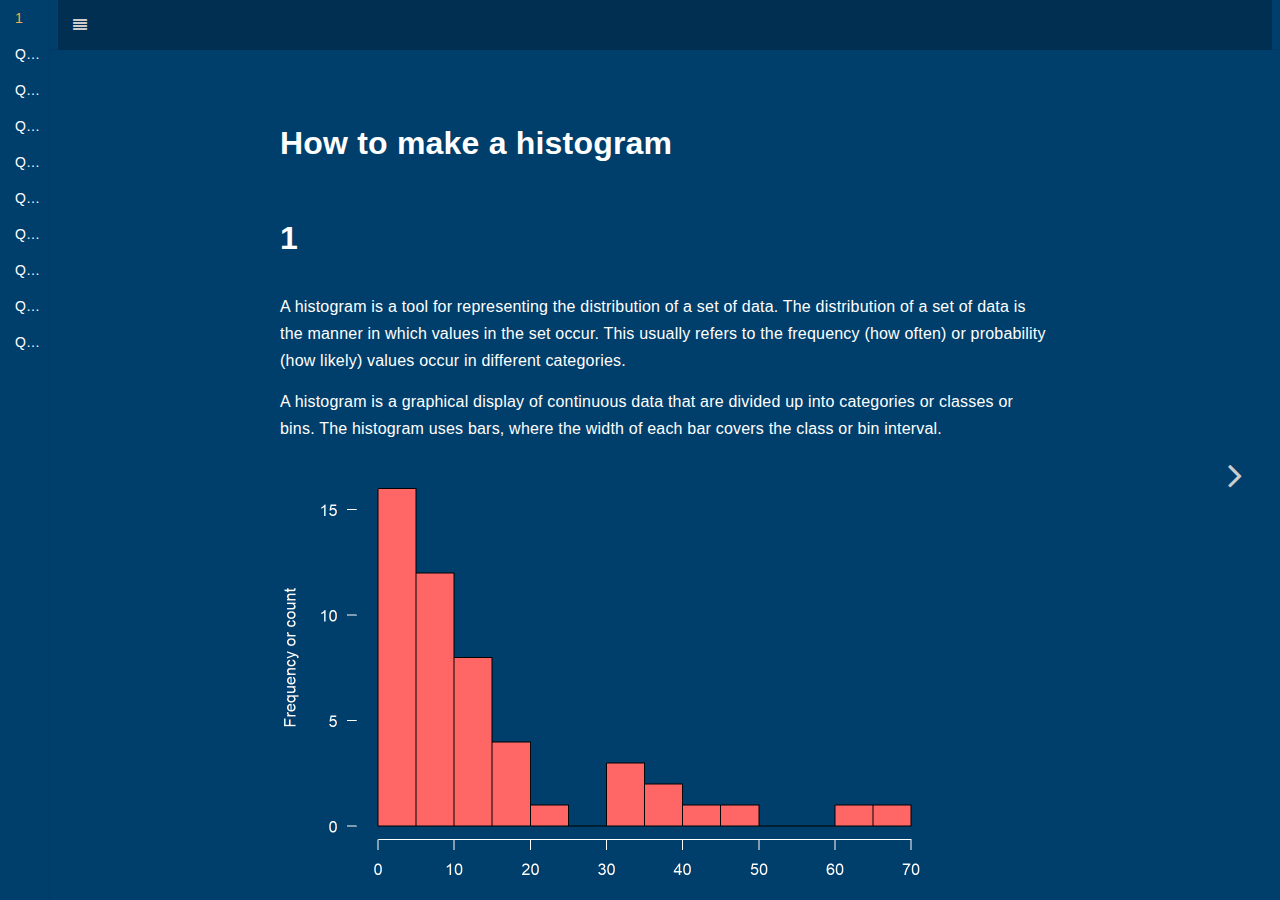
==== index.html @ e0a0059a "Add files via upload" ====
<!DOCTYPE html>
<html lang="" xml:lang="">
<head>

  <meta charset="utf-8" />
  <meta http-equiv="X-UA-Compatible" content="IE=edge" />
  <title>How to make a histogram</title>
  <meta name="description" content="How to make a histogram" />
  <meta name="generator" content="bookdown 0.20 and GitBook 2.6.7" />

  <meta property="og:title" content="How to make a histogram" />
  <meta property="og:type" content="book" />
  
  
  
  

  <meta name="twitter:card" content="summary" />
  <meta name="twitter:title" content="How to make a histogram" />
  
  
  

<meta name="author" content="" />



  <meta name="viewport" content="width=device-width, initial-scale=1" />
  <meta name="apple-mobile-web-app-capable" content="yes" />
  <meta name="apple-mobile-web-app-status-bar-style" content="black" />
  
  

<link rel="next" href="q1.html"/>
<script src="libs/jquery-2.2.3/jquery.min.js"></script>
<link href="libs/gitbook-2.6.7/css/style.css" rel="stylesheet" />
<link href="libs/gitbook-2.6.7/css/plugin-table.css" rel="stylesheet" />
<link href="libs/gitbook-2.6.7/css/plugin-bookdown.css" rel="stylesheet" />
<link href="libs/gitbook-2.6.7/css/plugin-highlight.css" rel="stylesheet" />
<link href="libs/gitbook-2.6.7/css/plugin-search.css" rel="stylesheet" />
<link href="libs/gitbook-2.6.7/css/plugin-fontsettings.css" rel="stylesheet" />
<link href="libs/gitbook-2.6.7/css/plugin-clipboard.css" rel="stylesheet" />









<script src="libs/accessible-code-block-0.0.1/empty-anchor.js"></script>
<script src="libs/kePrint-0.0.1/kePrint.js"></script>



<link rel="stylesheet" href="responsive.css" type="text/css" />
</head>

<body>



  <div class="book without-animation with-summary font-size-2 font-family-1" data-basepath=".">

    <div class="book-summary">
      <nav role="navigation">

<ul class="summary">
<li class="chapter" data-level="" data-path="index.html"><a href="index.html"><i class="fa fa-check"></i>1</a></li>
<li class="chapter" data-level="" data-path="q1.html"><a href="q1.html"><i class="fa fa-check"></i>Q1</a><ul style="display:none;">
<li class="chapter" data-level="" data-path="q1.html"><a href="q1.html#tables-or-histograms"><i class="fa fa-check"></i>Tables or histograms</a></li>
</ul></li>
<li class="chapter" data-level="" data-path="q2.html"><a href="q2.html"><i class="fa fa-check"></i>Q2</a><ul style="display:none;">
<li class="chapter" data-level="" data-path="q2.html"><a href="q2.html#data-range"><i class="fa fa-check"></i>Data range</a></li>
</ul></li>
<li class="chapter" data-level="" data-path="q3.html"><a href="q3.html"><i class="fa fa-check"></i>Q3</a><ul style="display:none;">
<li class="chapter" data-level="" data-path="q3.html"><a href="q3.html#bin-width"><i class="fa fa-check"></i>Bin width</a></li>
</ul></li>
<li class="chapter" data-level="" data-path="q4.html"><a href="q4.html"><i class="fa fa-check"></i>Q4</a><ul style="display:none;">
<li class="chapter" data-level="" data-path="q4.html"><a href="q4.html#bin-limits"><i class="fa fa-check"></i>Bin limits</a></li>
</ul></li>
<li class="chapter" data-level="" data-path="q5.html"><a href="q5.html"><i class="fa fa-check"></i>Q5</a><ul style="display:none;">
<li class="chapter" data-level="" data-path="q5.html"><a href="q5.html#next-bin-limit"><i class="fa fa-check"></i>Next bin limit</a></li>
</ul></li>
<li class="chapter" data-level="" data-path="q6.html"><a href="q6.html"><i class="fa fa-check"></i>Q6</a><ul style="display:none;">
<li class="chapter" data-level="" data-path="q6.html"><a href="q6.html#bin-limit-notation"><i class="fa fa-check"></i>Bin limit notation</a></li>
</ul></li>
<li class="chapter" data-level="" data-path="q7.html"><a href="q7.html"><i class="fa fa-check"></i>Q7</a><ul style="display:none;">
<li class="chapter" data-level="" data-path="q7.html"><a href="q7.html#bin-starting-point"><i class="fa fa-check"></i>Bin starting point</a></li>
</ul></li>
<li class="chapter" data-level="" data-path="q8.html"><a href="q8.html"><i class="fa fa-check"></i>Q8</a><ul style="display:none;">
<li class="chapter" data-level="" data-path="q8.html"><a href="q8.html#bin-count"><i class="fa fa-check"></i>Bin count</a></li>
</ul></li>
<li class="chapter" data-level="" data-path="q9.html"><a href="q9.html"><i class="fa fa-check"></i>Q9</a><ul style="display:none;">
<li class="chapter" data-level="" data-path="q9.html"><a href="q9.html#draw-the-graph"><i class="fa fa-check"></i>Draw the graph</a></li>
</ul></li>
</ul>

      </nav>
    </div>

    <div class="book-body">
      <div class="body-inner">
        <div class="book-header" role="navigation">
          <h1>
            <i class="fa fa-circle-o-notch fa-spin"></i><a href="./">How to make a histogram</a>
          </h1>
        </div>

        <div class="page-wrapper" tabindex="-1" role="main">
          <div class="page-inner">

            <section class="normal" id="section-">
<div id="header">
<h1 class="title">How to make a histogram</h1>
</div>
<div id="section" class="section level1 unnumbered">
<h1>1</h1>
<p>A histogram is a tool for representing the distribution of a set of data. The distribution of a set of data is the manner in which values in the set occur. This usually refers to the frequency (how often) or probability (how likely) values occur in different categories.</p>
<p>A histogram is a graphical display of continuous data that are divided up into categories or classes or bins. The histogram uses bars, where the width of each bar covers the class or bin interval.</p>
<p><img src="_main_files/figure-html/q0-1.png" width="672" /></p>
<!------------------------------------------------------------------>
<!-----                      new question                   -------->
<!------------------------------------------------------------------>
</div>
            </section>

          </div>
        </div>
      </div>

<a href="q1.html" class="navigation navigation-next navigation-unique" aria-label="Next page"><i class="fa fa-angle-right"></i></a>
    </div>
  </div>
<script src="libs/gitbook-2.6.7/js/app.min.js"></script>
<script src="libs/gitbook-2.6.7/js/lunr.js"></script>
<script src="libs/gitbook-2.6.7/js/clipboard.min.js"></script>
<script src="libs/gitbook-2.6.7/js/plugin-search.js"></script>
<script src="libs/gitbook-2.6.7/js/plugin-sharing.js"></script>
<script src="libs/gitbook-2.6.7/js/plugin-fontsettings.js"></script>
<script src="libs/gitbook-2.6.7/js/plugin-bookdown.js"></script>
<script src="libs/gitbook-2.6.7/js/jquery.highlight.js"></script>
<script src="libs/gitbook-2.6.7/js/plugin-clipboard.js"></script>
<script>
gitbook.require(["gitbook"], function(gitbook) {
gitbook.start({
"sharing": null,
"fontsettings": false,
"edit": null,
"history": {
"link": null,
"text": null
},
"view": {
"link": null,
"text": null
},
"download": null,
"toc": {
"collapse": true,
"scroll_highlight": true
},
"toolbar": {
"position": "fixed"
},
"search": false,
"info": false
});
});
</script>

<!-- dynamically load mathjax for compatibility with self-contained -->
<script>
  (function () {
    var script = document.createElement("script");
    script.type = "text/javascript";
    var src = "true";
    if (src === "" || src === "true") src = "https://mathjax.rstudio.com/latest/MathJax.js?config=TeX-MML-AM_CHTML";
    if (location.protocol !== "file:")
      if (/^https?:/.test(src))
        src = src.replace(/^https?:/, '');
    script.src = src;
    document.getElementsByTagName("head")[0].appendChild(script);
  })();
</script>
</body>

</html>
---- libs/gitbook-2.6.7/css/style.css ----
/*! normalize.css v2.1.0 | MIT License | git.io/normalize */img,legend{border:0}*,
.fa{-webkit-font-smoothing:antialiased}
.fa-ul>li,sub,sup{position:relative}
.book 
.book-body 
.page-wrapper 
.page-inner section.normal hr:after,
.book-langs-index 
.inner 
.languages:after,
.buttons:after,
.dropdown-menu 
.buttons:after{clear:both}
body,html{-ms-text-size-adjust:100%;-webkit-text-size-adjust:100%}
article,aside,details,figcaption,figure,footer,header,hgroup,main,nav,section,summary{display:block}
audio,canvas,video{display:inline-block}
.hidden,[hidden]{display:none}
audio:not([controls]){display:none;height:0}
html{font-family:sans-serif}
body,figure{margin:0}
a:focus{outline:dotted thin}
a:active,a:hover{outline:0}
h1{font-size:2em;margin:.67em 0}
abbr[title]{border-bottom:1px dotted}
b,strong{font-weight:700}
dfn{font-style:italic}
hr{-moz-box-sizing:content-box;box-sizing:content-box;height:0}
/* mark{background:#ff0;color:#000} */
mark{background:#003e6bff;color:#003e6bff}
code,kbd,pre,samp{font-family:monospace,serif;font-size:1em}
pre{white-space:pre-wrap}
q{quotes:"\201C" "\201D" "\2018" "\2019"}
small{font-size:80%}
sub,sup{font-size:75%;line-height:0;vertical-align:baseline}
sup{top:-.5em}
sub{bottom:-.25em}
svg:not(:root){overflow:hidden}
fieldset{border:1px solid silver;margin:0 2px;padding:.35em .625em .75em}
legend{padding:0}
button,input,select,textarea{font-family:inherit;font-size:100%;margin:0}
button,input{line-height:normal}
button,select{text-transform:none}
button,html 
input[type=button],
input[type=reset],
input[type=submit]{-webkit-appearance:button;cursor:pointer}
button[disabled],html 
input[disabled]{cursor:default}
input[type=checkbox],
input[type=radio]{box-sizing:border-box;padding:0}
/*input[type=search]{
	-webkit-appearance:textfield;
	-moz-box-sizing:content-box;
	-webkit-box-sizing:content-box;
	box-sizing:content-box
	}
input[type=search]::-webkit-search-cancel-button{
	margin-right:10px;
	}*/
button::-moz-focus-inner,input::-moz-focus-inner{border:0;padding:0}
textarea{overflow:auto;vertical-align:top}
table{border-collapse:collapse;border-spacing:0}/*!
 * Preboot v2
 *
 * Open sourced under MIT license by @mdo.
 * Some variables and mixins from Bootstrap (Apache 2 license).
 */.link-inherit,.link-inherit:focus,.link-inherit:hover{color:inherit}.fa,.fa-stack{display:inline-block}/*!
 *  Font Awesome 4.1.0 by @davegandy - http://fontawesome.io - @fontawesome
 *  License - http://fontawesome.io/license (Font: SIL OFL 1.1, CSS: MIT License)
 */@font-face{font-family:FontAwesome;src:url(./fontawesome/fontawesome-webfont.ttf?v=4.1.0) format('truetype');
 font-weight:400;
 font-style:normal}
 .fa{font-family:FontAwesome;
 font-style:normal;
 font-weight:400;
 line-height:1;
 -moz-osx-font-smoothing:grayscale}
 .book 
 .book-header,
 .book 
 .book-summary{font-family:"Helvetica Neue",Helvetica,Arial,sans-serif}
 .fa-lg{font-size:1.33333333em;line-height:.75em;vertical-align:-15%}
 .fa-2x{font-size:2em}
 .fa-3x{font-size:3em}
 .fa-4x{font-size:4em}
 .fa-5x{font-size:5em}
 .fa-fw{width:1.28571429em;text-align:center}
 .fa-ul{padding-left:0;margin-left:2.14285714em;list-style-type:none}
 .fa-li{position:absolute;left:-2.14285714em;width:2.14285714em;top:.14285714em;text-align:center}
 .fa-li.fa-lg{left:-1.85714286em}
 .fa-border{padding:.2em .25em .15em;border:.08em solid #eee;border-radius:.1em}
 .pull-right{float:right}
 .pull-left{float:left}
 .fa.pull-left{margin-right:.3em}
 .fa.pull-right{margin-left:.3em}
 .fa-spin{-webkit-animation:spin 2s infinite linear;-moz-animation:spin 2s infinite linear;
 -o-animation:spin 2s infinite linear;
 animation:spin 2s infinite linear}
 @-moz-keyframes spin{0%{-moz-transform:rotate(0)}100%{-moz-transform:rotate(359deg)}}
 @-webkit-keyframes spin{0%{-webkit-transform:rotate(0)}100%{-webkit-transform:rotate(359deg)}}
 @-o-keyframes spin{0%{-o-transform:rotate(0)}100%{-o-transform:rotate(359deg)}}
 @keyframes spin{0%{-webkit-transform:rotate(0);transform:rotate(0)}100%{-webkit-transform:rotate(359deg);
 transform:rotate(359deg)}}
 .fa-rotate-90{filter:progid:DXImageTransform.Microsoft.BasicImage(rotation=1);
 -webkit-transform:rotate(90deg);
 -moz-transform:rotate(90deg);
 -ms-transform:rotate(90deg);
 -o-transform:rotate(90deg);
 transform:rotate(90deg)}
 .fa-rotate-180{filter:progid:DXImageTransform.Microsoft.BasicImage(rotation=2);
 -webkit-transform:rotate(180deg);
 -moz-transform:rotate(180deg);
 -ms-transform:rotate(180deg);
 -o-transform:rotate(180deg);
 transform:rotate(180deg)}
 .fa-rotate-270{filter:progid:DXImageTransform.Microsoft.BasicImage(rotation=3);
 -webkit-transform:rotate(270deg);
 -moz-transform:rotate(270deg);
 -ms-transform:rotate(270deg);
 -o-transform:rotate(270deg);
 transform:rotate(270deg)}
 .fa-flip-horizontal{filter:progid:DXImageTransform.Microsoft.BasicImage(rotation=0, mirror=1);
 -webkit-transform:scale(-1,1);
 -moz-transform:scale(-1,1);
 -ms-transform:scale(-1,1);
 -o-transform:scale(-1,1);
 transform:scale(-1,1)}
 .fa-flip-vertical{filter:progid:DXImageTransform.Microsoft.BasicImage(rotation=2, mirror=1);
 -webkit-transform:scale(1,-1);
 -moz-transform:scale(1,-1);
 -ms-transform:scale(1,-1);
 -o-transform:scale(1,-1);
 transform:scale(1,-1)}
 .fa-stack{position:relative;width:2em;height:2em;line-height:2em;vertical-align:middle}
 .fa-stack-1x,
 .fa-stack-2x{position:absolute;left:0;width:100%;text-align:center}
 .fa-stack-1x{line-height:inherit}
 .fa-stack-2x{font-size:2em}
 .fa-inverse{color:#fff}
 .fa-glass:before{content:"\f000"}
 .fa-music:before{content:"\f001"}
 /*.fa-search:before{content:"\f002"}*/
 .fa-envelope-o:before{content:"\f003"}
 .fa-heart:before{content:"\f004"}
 .fa-star:before{content:"\f005"}
 .fa-star-o:before{content:"\f006"}
 .fa-user:before{content:"\f007"}
 .fa-film:before{content:"\f008"}
 .fa-th-large:before{content:"\f009"}
 .fa-th:before{content:"\f00a"}
 .fa-th-list:before{content:"\f00b"}
 .fa-check:before{content:"\f00c"}
 .fa-times:before{content:"\f00d"}
 /*.fa-search-plus:before{content:"\f00e"}*/
 /*.fa-search-minus:before{content:"\f010"}*/
 .fa-power-off:before{content:"\f011"}
 .fa-signal:before{content:"\f012"}
 .fa-cog:before,
 .fa-gear:before{content:"\f013"}
 .fa-trash-o:before{content:"\f014"}
 .fa-home:before{content:"\f015"}
 .fa-file-o:before{content:"\f016"}
 .fa-clock-o:before{content:"\f017"}
 .fa-road:before{content:"\f018"}
 .fa-download:before{content:"\f019"}
 .fa-arrow-circle-o-down:before{content:"\f01a"}
 .fa-arrow-circle-o-up:before{content:"\f01b"}
 .fa-inbox:before{content:"\f01c"}
 .fa-play-circle-o:before{content:"\f01d"}
 .fa-repeat:before,
 .fa-rotate-right:before{content:"\f01e"}
 .fa-refresh:before{content:"\f021"}
 .fa-list-alt:before{content:"\f022"}
 .fa-lock:before{content:"\f023"}
 .fa-flag:before{content:"\f024"}
 .fa-headphones:before{content:"\f025"}
 .fa-volume-off:before{content:"\f026"}
 .fa-volume-down:before{content:"\f027"}
 .fa-volume-up:before{content:"\f028"}
 .fa-qrcode:before{content:"\f029"}
 .fa-barcode:before{content:"\f02a"}
 .fa-tag:before{content:"\f02b"}
 .fa-tags:before{content:"\f02c"}
 .fa-book:before{content:"\f02d"}
 .fa-bookmark:before{content:"\f02e"}
 .fa-print:before{content:"\f02f"}
 .fa-camera:before{content:"\f030"}
 .fa-font:before{content:"\f031"}
 .fa-bold:before{content:"\f032"}
 .fa-italic:before{content:"\f033"}
 .fa-text-height:before{content:"\f034"}
 .fa-text-width:before{content:"\f035"}
 .fa-align-left:before{content:"\f036"}
 .fa-align-center:before{content:"\f037"}
 .fa-align-right:before{content:"\f038"}
 .fa-align-justify:before{content:"\f039"}
 .fa-list:before{content:"\f03a"}
 .fa-dedent:before,
 .fa-outdent:before{content:"\f03b"}
 .fa-indent:before{content:"\f03c"}
 .fa-video-camera:before{content:"\f03d"}
 .fa-image:before,
 .fa-photo:before,
 .fa-picture-o:before{content:"\f03e"}
 .fa-pencil:before{content:"\f040"}
 .fa-map-marker:before{content:"\f041"}
 .fa-adjust:before{content:"\f042"}
 .fa-tint:before{content:"\f043"}
 .fa-edit:before,
 .fa-pencil-square-o:before{content:"\f044"}
 .fa-share-square-o:before{content:"\f045"}
 .fa-check-square-o:before{content:"\f046"}
 .fa-arrows:before{content:"\f047"}
 .fa-step-backward:before{content:"\f048"}
 .fa-fast-backward:before{content:"\f049"}
 .fa-backward:before{content:"\f04a"}
 .fa-play:before{content:"\f04b"}
 .fa-pause:before{content:"\f04c"}
 .fa-stop:before{content:"\f04d"}
 .fa-forward:before{content:"\f04e"}
 .fa-fast-forward:before{content:"\f050"}
 .fa-step-forward:before{content:"\f051"}
 .fa-eject:before{content:"\f052"}
 .fa-chevron-left:before{content:"\f053"}
 .fa-chevron-right:before{content:"\f054"}
 .fa-plus-circle:before{content:"\f055"}
 .fa-minus-circle:before{content:"\f056"}
 .fa-times-circle:before{content:"\f057"}
 .fa-check-circle:before{content:"\f058"}
 .fa-question-circle:before{content:"\f059"}
 .fa-info-circle:before{content:"\f05a"}
 .fa-crosshairs:before{content:"\f05b"}
 .fa-times-circle-o:before{content:"\f05c"}
 .fa-check-circle-o:before{content:"\f05d"}
 .fa-ban:before{content:"\f05e"}
 .fa-arrow-left:before{content:"\f060"}
 .fa-arrow-right:before{content:"\f061"}
 .fa-arrow-up:before{content:"\f062"}
 .fa-arrow-down:before{content:"\f063"}
 .fa-mail-forward:before,
 .fa-share:before{content:"\f064"}
 .fa-expand:before{content:"\f065"}
 .fa-compress:before{content:"\f066"}
 .fa-plus:before{content:"\f067"}
 .fa-minus:before{content:"\f068"}
 .fa-asterisk:before{content:"\f069"}
 .fa-exclamation-circle:before{content:"\f06a"}
 .fa-gift:before{content:"\f06b"}
 .fa-leaf:before{content:"\f06c"}
 .fa-fire:before{content:"\f06d"}
 .fa-eye:before{content:"\f06e"}
 .fa-eye-slash:before{content:"\f070"}
 .fa-exclamation-triangle:before,
 .fa-warning:before{content:"\f071"}
 .fa-plane:before{content:"\f072"}
 .fa-calendar:before{content:"\f073"}
 .fa-random:before{content:"\f074"}
 .fa-comment:before{content:"\f075"}
 .fa-magnet:before{content:"\f076"}
 .fa-chevron-up:before{content:"\f077"}
 .fa-chevron-down:before{content:"\f078"}
 .fa-retweet:before{content:"\f079"}
 .fa-shopping-cart:before{content:"\f07a"}
 .fa-folder:before{content:"\f07b"}
 .fa-folder-open:before{content:"\f07c"}
 .fa-arrows-v:before{content:"\f07d"}
 .fa-arrows-h:before{content:"\f07e"}
 .fa-bar-chart-o:before{content:"\f080"}
 .fa-twitter-square:before{content:"\f081"}
 .fa-facebook-square:before{content:"\f082"}
 .fa-camera-retro:before{content:"\f083"}
 .fa-key:before{content:"\f084"}
 .fa-cogs:before,
 .fa-gears:before{content:"\f085"}
 .fa-comments:before{content:"\f086"}
 .fa-thumbs-o-up:before{content:"\f087"}
 .fa-thumbs-o-down:before{content:"\f088"}
 .fa-star-half:before{content:"\f089"}
 .fa-heart-o:before{content:"\f08a"}
 .fa-sign-out:before{content:"\f08b"}
 .fa-linkedin-square:before{content:"\f08c"}
 .fa-thumb-tack:before{content:"\f08d"}
 .fa-external-link:before{content:"\f08e"}
 .fa-sign-in:before{content:"\f090"}
 .fa-trophy:before{content:"\f091"}
 .fa-github-square:before{content:"\f092"}
 .fa-upload:before{content:"\f093"}
 .fa-lemon-o:before{content:"\f094"}
 .fa-phone:before{content:"\f095"}
 .fa-square-o:before{content:"\f096"}
 .fa-bookmark-o:before{content:"\f097"}
 .fa-phone-square:before{content:"\f098"}
 .fa-twitter:before{content:"\f099"}
 .fa-facebook:before{content:"\f09a"}
 .fa-github:before{content:"\f09b"}
 .fa-unlock:before{content:"\f09c"}
 .fa-credit-card:before{content:"\f09d"}
 .fa-rss:before{content:"\f09e"}
 .fa-hdd-o:before{content:"\f0a0"}
 .fa-bullhorn:before{content:"\f0a1"}
 .fa-bell:before{content:"\f0f3"}
 .fa-certificate:before{content:"\f0a3"}
 .fa-hand-o-right:before{content:"\f0a4"}
 .fa-hand-o-left:before{content:"\f0a5"}
 .fa-hand-o-up:before{content:"\f0a6"}
 .fa-hand-o-down:before{content:"\f0a7"}
 .fa-arrow-circle-left:before{content:"\f0a8"}
 .fa-arrow-circle-right:before{content:"\f0a9"}
 .fa-arrow-circle-up:before{content:"\f0aa"}
 .fa-arrow-circle-down:before{content:"\f0ab"}
 .fa-globe:before{content:"\f0ac"}
 .fa-wrench:before{content:"\f0ad"}
 .fa-tasks:before{content:"\f0ae"}
 .fa-filter:before{content:"\f0b0"}
 .fa-briefcase:before{content:"\f0b1"}
 .fa-arrows-alt:before{content:"\f0b2"}
 .fa-group:before,
 .fa-users:before{content:"\f0c0"}
 .fa-chain:before,
 .fa-link:before{content:"\f0c1"}
 .fa-cloud:before{content:"\f0c2"}
 .fa-flask:before{content:"\f0c3"}
 .fa-cut:before,
 .fa-scissors:before{content:"\f0c4"}
 .fa-copy:before,
 .fa-files-o:before{content:"\f0c5"}
 .fa-paperclip:before{content:"\f0c6"}
 .fa-floppy-o:before,
 .fa-save:before{content:"\f0c7"}
 .fa-square:before{content:"\f0c8"}
 .fa-bars:before,
 .fa-navicon:before,
 .fa-reorder:before{content:"\f0c9"}
 .fa-list-ul:before{content:"\f0ca"}
 .fa-list-ol:before{content:"\f0cb"}
 .fa-strikethrough:before{content:"\f0cc"}
 .fa-underline:before{content:"\f0cd"}
 .fa-table:before{content:"\f0ce"}
 .fa-magic:before{content:"\f0d0"}
 .fa-truck:before{content:"\f0d1"}
 .fa-pinterest:before{content:"\f0d2"}
 .fa-pinterest-square:before{content:"\f0d3"}
 .fa-google-plus-square:before{content:"\f0d4"}
 .fa-google-plus:before{content:"\f0d5"}
 .fa-money:before{content:"\f0d6"}
 .fa-caret-down:before{content:"\f0d7"}
 .fa-caret-up:before{content:"\f0d8"}
 .fa-caret-left:before{content:"\f0d9"}
 .fa-caret-right:before{content:"\f0da"}
 .fa-columns:before{content:"\f0db"}
 .fa-sort:before,
 .fa-unsorted:before{content:"\f0dc"}
 .fa-sort-desc:before,
 .fa-sort-down:before{content:"\f0dd"}
 .fa-sort-asc:before,
 .fa-sort-up:before{content:"\f0de"}
 .fa-envelope:before{content:"\f0e0"}
 .fa-linkedin:before{content:"\f0e1"}
 .fa-rotate-left:before,
 .fa-undo:before{content:"\f0e2"}
 .fa-gavel:before,
 .fa-legal:before{content:"\f0e3"}
 .fa-dashboard:before,
 .fa-tachometer:before{content:"\f0e4"}
 .fa-comment-o:before{content:"\f0e5"}
 .fa-comments-o:before{content:"\f0e6"}
 .fa-bolt:before,
 .fa-flash:before{content:"\f0e7"}
 .fa-sitemap:before{content:"\f0e8"}
 .fa-umbrella:before{content:"\f0e9"}
 .fa-clipboard:before,
 .fa-paste:before{content:"\f0ea"}
 .fa-lightbulb-o:before{content:"\f0eb"}
 .fa-exchange:before{content:"\f0ec"}
 .fa-cloud-download:before{content:"\f0ed"}
 .fa-cloud-upload:before{content:"\f0ee"}
 .fa-user-md:before{content:"\f0f0"}
 .fa-stethoscope:before{content:"\f0f1"}
 .fa-suitcase:before{content:"\f0f2"}
 .fa-bell-o:before{content:"\f0a2"}
 .fa-coffee:before{content:"\f0f4"}
 .fa-cutlery:before{content:"\f0f5"}
 .fa-file-text-o:before{content:"\f0f6"}
 .fa-building-o:before{content:"\f0f7"}
 .fa-hospital-o:before{content:"\f0f8"}
 .fa-ambulance:before{content:"\f0f9"}
 .fa-medkit:before{content:"\f0fa"}
 .fa-fighter-jet:before{content:"\f0fb"}
 .fa-beer:before{content:"\f0fc"}
 .fa-h-square:before{content:"\f0fd"}
 .fa-plus-square:before{content:"\f0fe"}
 .fa-angle-double-left:before{content:"\f100"}
 .fa-angle-double-right:before{content:"\f101"}
 .fa-angle-double-up:before{content:"\f102"}
 .fa-angle-double-down:before{content:"\f103"}
 .fa-angle-left:before{content:"\f104"}
 .fa-angle-right:before{content:"\f105"}
 .fa-angle-up:before{content:"\f106"}
 .fa-angle-down:before{content:"\f107"}
 .fa-desktop:before{content:"\f108"}
 .fa-laptop:before{content:"\f109"}
 .fa-tablet:before{content:"\f10a"}
 .fa-mobile-phone:before,
 .fa-mobile:before{content:"\f10b"}
 .fa-circle-o:before{content:"\f10c"}
 .fa-quote-left:before{content:"\f10d"}
 .fa-quote-right:before{content:"\f10e"}
 .fa-spinner:before{content:"\f110"}
 .fa-circle:before{content:"\f111"}
 .fa-mail-reply:before,
 .fa-reply:before{content:"\f112"}
 .fa-github-alt:before{content:"\f113"}
 .fa-folder-o:before{content:"\f114"}
 .fa-folder-open-o:before{content:"\f115"}
 .fa-smile-o:before{content:"\f118"}
 .fa-frown-o:before{content:"\f119"}
 .fa-meh-o:before{content:"\f11a"}
 .fa-gamepad:before{content:"\f11b"}
 .fa-keyboard-o:before{content:"\f11c"}
 .fa-flag-o:before{content:"\f11d"}
 .fa-flag-checkered:before{content:"\f11e"}
 .fa-terminal:before{content:"\f120"}
 .fa-code:before{content:"\f121"}
 .fa-mail-reply-all:before,
 .fa-reply-all:before{content:"\f122"}
 .fa-star-half-empty:before,
 .fa-star-half-full:before,
 .fa-star-half-o:before{content:"\f123"}
 .fa-location-arrow:before{content:"\f124"}
 .fa-crop:before{content:"\f125"}
 .fa-code-fork:before{content:"\f126"}
 .fa-chain-broken:before,
 .fa-unlink:before{content:"\f127"}
 .fa-question:before{content:"\f128"}
 .fa-info:before{content:"\f129"}
 .fa-exclamation:before{content:"\f12a"}
 .fa-superscript:before{content:"\f12b"}
 .fa-subscript:before{content:"\f12c"}
 .fa-eraser:before{content:"\f12d"}
 .fa-puzzle-piece:before{content:"\f12e"}
 .fa-microphone:before{content:"\f130"}
 .fa-microphone-slash:before{content:"\f131"}
 .fa-shield:before{content:"\f132"}
 .fa-calendar-o:before{content:"\f133"}
 .fa-fire-extinguisher:before{content:"\f134"}
 .fa-rocket:before{content:"\f135"}
 .fa-maxcdn:before{content:"\f136"}
 .fa-chevron-circle-left:before{content:"\f137"}
 .fa-chevron-circle-right:before{content:"\f138"}
 .fa-chevron-circle-up:before{content:"\f139"}
 .fa-chevron-circle-down:before{content:"\f13a"}
 .fa-html5:before{content:"\f13b"}
 .fa-css3:before{content:"\f13c"}
 .fa-anchor:before{content:"\f13d"}
 .fa-unlock-alt:before{content:"\f13e"}
 .fa-bullseye:before{content:"\f140"}
 .fa-ellipsis-h:before{content:"\f141"}
 .fa-ellipsis-v:before{content:"\f142"}
 .fa-rss-square:before{content:"\f143"}
 .fa-play-circle:before{content:"\f144"}
 .fa-ticket:before{content:"\f145"}
 .fa-minus-square:before{content:"\f146"}
 .fa-minus-square-o:before{content:"\f147"}
 .fa-level-up:before{content:"\f148"}
 .fa-level-down:before{content:"\f149"}
 .fa-check-square:before{content:"\f14a"}
 .fa-pencil-square:before{content:"\f14b"}
 .fa-external-link-square:before{content:"\f14c"}
 .fa-share-square:before{content:"\f14d"}
 .fa-compass:before{content:"\f14e"}
 .fa-caret-square-o-down:before,
 .fa-toggle-down:before{content:"\f150"}
 .fa-caret-square-o-up:before,
 .fa-toggle-up:before{content:"\f151"}
 .fa-caret-square-o-right:before,
 .fa-toggle-right:before{content:"\f152"}
 .fa-eur:before,
 .fa-euro:before{content:"\f153"}
 .fa-gbp:before{content:"\f154"}
 .fa-dollar:before,
 .fa-usd:before{content:"\f155"}
 .fa-inr:before,
 .fa-rupee:before{content:"\f156"}
 .fa-cny:before,
 .fa-jpy:before,
 .fa-rmb:before,
 .fa-yen:before{content:"\f157"}
 .fa-rouble:before,
 .fa-rub:before,
 .fa-ruble:before{content:"\f158"}
 .fa-krw:before,
 .fa-won:before{content:"\f159"}
 .fa-bitcoin:before,
 .fa-btc:before{content:"\f15a"}
 .fa-file:before{content:"\f15b"}
 .fa-file-text:before{content:"\f15c"}
 .fa-sort-alpha-asc:before{content:"\f15d"}
 .fa-sort-alpha-desc:before{content:"\f15e"}
 .fa-sort-amount-asc:before{content:"\f160"}
 .fa-sort-amount-desc:before{content:"\f161"}
 .fa-sort-numeric-asc:before{content:"\f162"}
 .fa-sort-numeric-desc:before{content:"\f163"}
 .fa-thumbs-up:before{content:"\f164"}
 .fa-thumbs-down:before{content:"\f165"}
 .fa-youtube-square:before{content:"\f166"}
 .fa-youtube:before{content:"\f167"}
 .fa-xing:before{content:"\f168"}
 .fa-xing-square:before{content:"\f169"}
 .fa-youtube-play:before{content:"\f16a"}
 .fa-dropbox:before{content:"\f16b"}
 .fa-stack-overflow:before{content:"\f16c"}
 .fa-instagram:before{content:"\f16d"}
 .fa-flickr:before{content:"\f16e"}
 .fa-adn:before{content:"\f170"}
 .fa-bitbucket:before{content:"\f171"}
 .fa-bitbucket-square:before{content:"\f172"}
 .fa-tumblr:before{content:"\f173"}
 .fa-tumblr-square:before{content:"\f174"}
 .fa-long-arrow-down:before{content:"\f175"}
 .fa-long-arrow-up:before{content:"\f176"}
 .fa-long-arrow-left:before{content:"\f177"}
 .fa-long-arrow-right:before{content:"\f178"}
 .fa-apple:before{content:"\f179"}
 .fa-windows:before{content:"\f17a"}
 .fa-android:before{content:"\f17b"}
 .fa-linux:before{content:"\f17c"}
 .fa-dribbble:before{content:"\f17d"}
 .fa-skype:before{content:"\f17e"}
 .fa-foursquare:before{content:"\f180"}
 .fa-trello:before{content:"\f181"}
 .fa-female:before{content:"\f182"}
 .fa-male:before{content:"\f183"}
 .fa-gittip:before{content:"\f184"}
 .fa-sun-o:before{content:"\f185"}
 .fa-moon-o:before{content:"\f186"}
 .fa-archive:before{content:"\f187"}
 .fa-bug:before{content:"\f188"}
 .fa-vk:before{content:"\f189"}
 .fa-weibo:before{content:"\f18a"}
 .fa-renren:before{content:"\f18b"}
 .fa-pagelines:before{content:"\f18c"}
 .fa-stack-exchange:before{content:"\f18d"}
 .fa-arrow-circle-o-right:before{content:"\f18e"}
 .fa-arrow-circle-o-left:before{content:"\f190"}
 .fa-caret-square-o-left:before,
 .fa-toggle-left:before{content:"\f191"}
 .fa-dot-circle-o:before{content:"\f192"}
 .fa-wheelchair:before{content:"\f193"}
 .fa-vimeo-square:before{content:"\f194"}
 .fa-try:before,
 .fa-turkish-lira:before{content:"\f195"}
 .fa-plus-square-o:before{content:"\f196"}
 .fa-space-shuttle:before{content:"\f197"}
 .fa-slack:before{content:"\f198"}
 .fa-envelope-square:before{content:"\f199"}
 .fa-wordpress:before{content:"\f19a"}
 .fa-openid:before{content:"\f19b"}
 .fa-bank:before,
 .fa-institution:before,
 .fa-university:before{content:"\f19c"}
 .fa-graduation-cap:before,
 .fa-mortar-board:before{content:"\f19d"}
 .fa-yahoo:before{content:"\f19e"}
 .fa-google:before{content:"\f1a0"}
 .fa-reddit:before{content:"\f1a1"}
 .fa-reddit-square:before{content:"\f1a2"}
 .fa-stumbleupon-circle:before{content:"\f1a3"}
 .fa-stumbleupon:before{content:"\f1a4"}
 .fa-delicious:before{content:"\f1a5"}
 .fa-digg:before{content:"\f1a6"}
 .fa-pied-piper-square:before,
 .fa-pied-piper:before{content:"\f1a7"}
 .fa-pied-piper-alt:before{content:"\f1a8"}
 .fa-drupal:before{content:"\f1a9"}
 .fa-joomla:before{content:"\f1aa"}
 .fa-language:before{content:"\f1ab"}
 .fa-fax:before{content:"\f1ac"}
 .fa-building:before{content:"\f1ad"}
 .fa-child:before{content:"\f1ae"}
 .fa-paw:before{content:"\f1b0"}
 .fa-spoon:before{content:"\f1b1"}
 .fa-cube:before{content:"\f1b2"}
 .fa-cubes:before{content:"\f1b3"}
 .fa-behance:before{content:"\f1b4"}
 .fa-behance-square:before{content:"\f1b5"}
 .fa-steam:before{content:"\f1b6"}
 .fa-steam-square:before{content:"\f1b7"}
 .fa-recycle:before{content:"\f1b8"}
 .fa-automobile:before,
 .fa-car:before{content:"\f1b9"}
 .fa-cab:before,
 .fa-taxi:before{content:"\f1ba"}
 .fa-tree:before{content:"\f1bb"}
 .fa-spotify:before{content:"\f1bc"}
 .fa-deviantart:before{content:"\f1bd"}
 .fa-soundcloud:before{content:"\f1be"}
 .fa-database:before{content:"\f1c0"}
 .fa-file-pdf-o:before{content:"\f1c1"}
 .fa-file-word-o:before{content:"\f1c2"}
 .fa-file-excel-o:before{content:"\f1c3"}
 .fa-file-powerpoint-o:before{content:"\f1c4"}
 .fa-file-image-o:before,
 .fa-file-photo-o:before,
 .fa-file-picture-o:before{content:"\f1c5"}
 .fa-file-archive-o:before,
 .fa-file-zip-o:before{content:"\f1c6"}
 .fa-file-audio-o:before,
 .fa-file-sound-o:before{content:"\f1c7"}
 .fa-file-movie-o:before,
 .fa-file-video-o:before{content:"\f1c8"}
 .fa-file-code-o:before{content:"\f1c9"}
 .fa-vine:before{content:"\f1ca"}
 .fa-codepen:before{content:"\f1cb"}
 .fa-jsfiddle:before{content:"\f1cc"}
 .fa-life-bouy:before,
 .fa-life-ring:before,
 .fa-life-saver:before,
 .fa-support:before{content:"\f1cd"}
 .fa-circle-o-notch:before{content:"\f1ce"}
 .fa-ra:before,
 .fa-rebel:before{content:"\f1d0"}
 .fa-empire:before,
 .fa-ge:before{content:"\f1d1"}
 .fa-git-square:before{content:"\f1d2"}
 .fa-git:before{content:"\f1d3"}
 .fa-hacker-news:before{content:"\f1d4"}
 .fa-tencent-weibo:before{content:"\f1d5"}
 .fa-qq:before{content:"\f1d6"}
 .fa-wechat:before,
 .fa-weixin:before{content:"\f1d7"}
 .fa-paper-plane:before,
 .fa-send:before{content:"\f1d8"}
 .fa-paper-plane-o:before,
 .fa-send-o:before{content:"\f1d9"}
 .fa-history:before{content:"\f1da"}
 .fa-circle-thin:before{content:"\f1db"}
 .fa-header:before{content:"\f1dc"}
 .fa-paragraph:before{content:"\f1dd"}
 .fa-sliders:before{content:"\f1de"}
 .fa-share-alt:before{content:"\f1e0"}
 .fa-share-alt-square:before{content:"\f1e1"}
 .fa-bomb:before{content:"\f1e2"}
 
 .book-langs-index{
	 width:100%;
	 height:100%;
	 padding:40px 0;
	 margin:0;
	 overflow:auto
	 }
@media (max-width:600px){
	.book-langs-index{
		padding:0
		}
}
 .book-langs-index .inner{
	 max-width:600px; /* 600px */
	 width:100%;
	 margin:0 auto;
	 padding:30px;
	 background:#000;
	 border-radius:3px
	 }
 .book-langs-index .inner h3{margin:0}
 .book-langs-index .inner .languages{list-style:none;padding:20px 30px;margin-top:20px;border-top:1px solid #eee}
 .book-langs-index .inner .languages:after,
 .book-langs-index .inner .languages:before{content:" ";display:table;line-height:0}
 .book-langs-index .inner .languages li{width:50%;float:left;padding:10px 5px;font-size:16px}@media (max-width:600px){.book-langs-index .inner .languages li{width:100%;max-width:100%}}
 
 /* set page header text colour */
 .book .book-header{
	 overflow:visible;
	 height:50px;
	 padding:0 8px;
	 z-index:2;
	 font-size:.85em;
	 color:#002f52ff; /* set page header text colour - here, make it disappear against the background, otherwise to #fff */
	 background:0 0
	 }
 .book .book-header .btn{
	 display:block;
	 height:50px;
	 padding:0 15px;
	 border-bottom:none;
	 color:#ccc; /* this sets the colour of the buttons on the header bar while not in hover state */
	 background: #002f52ff; /* #002f52ff */
	 text-transform:uppercase;
	 line-height:50px;
	 -webkit-box-shadow:none!important;
	 box-shadow:none!important;
	 position:relative;
	 font-size:14px
	 }

 /* set the hover colour of the menu dropdown button - the three little lines */
 .book .book-header .btn:hover{
	 position:relative;
	 text-decoration:none;
	 color:#f9ab48ff;
	 background:0 0
	 }
 .book .book-header h1{
	 margin:0;
	 font-size:20px;
	 font-weight:200;
	 text-align:center;
	 line-height:50px;
	 opacity:1; /* set this to 1 if you want the page title to show always, 0 if only on hover */
	 padding-left:0px; /* was 200px */
	 padding-right:200px;
	 -webkit-transition:opacity .2s ease;
	 -moz-transition:opacity .2s ease;
	 -o-transition:opacity .2s ease;
	 transition:opacity .2s ease;
	 overflow:hidden;
	 text-overflow:ellipsis;
	 white-space:nowrap;
	 background: #002f52ff /* this sets the hover background */
	 }
 .book .book-header h1 a,
 .book .book-header h1 a:hover{
	 color:inherit;
	 text-decoration:none
	 }
@media (max-width:1000px){
	.book .book-header h1{
		/*display:none*/
		}
}
 .book .book-header h1 i{display:none}
 .book .book-header:hover h1{opacity:1}
 .book.is-loading .book-header h1 i{display:inline-block}
 .book.is-loading .book-header h1 a{display:none}
 
 
 .dropdown{position:relative}
 .dropdown-menu{
	 position:absolute;
	 top:100%;
	 left:0;
	 z-index:100;
	 display:none;
	 float:left;
	 min-width:50px; /* this was 160px */
	 padding:0;
	 margin:2px 0 0;
	 list-style:none;
	 font-size:14px;
	 background-color:#fafafa;
	 border:1px solid rgba(0,0,0,.07);
	 border-radius:1px;
	 -webkit-box-shadow:0 6px 12px rgba(0,0,0,.175);
	 box-shadow:0 6px 12px rgba(0,0,0,.175);
	 background-clip:padding-box
	 }
 .dropdown-menu.open{display:block}
 .dropdown-menu.dropdown-left{left:auto;right:4%} 
 .dropdown-menu.dropdown-left .dropdown-caret{right:14px;left:auto}
 .dropdown-menu .dropdown-caret{
	 position:absolute;
	 top:-8px;
	 left:14px;
	 width:18px;
	 height:10px;
	 float:left;
	 overflow:hidden
	 }
 .dropdown-menu .dropdown-caret .caret-inner,.dropdown-menu .dropdown-caret .caret-outer{
	 display:inline-block;
	 top:0;
	 border-left:9px solid transparent;
	 border-right:9px solid transparent;
	 position:absolute
	 }
 .dropdown-menu .dropdown-caret .caret-outer{
	 border-bottom:9px solid rgba(0,0,0,.1);
	 height:auto;
	 left:0;
	 width:auto;
	 margin-left:-1px
	 }
 .dropdown-menu .dropdown-caret .caret-inner{
	 margin-top:-1px;
	 top:1px;
	 border-bottom:9px solid #fafafa
	 }
 .dropdown-menu .buttons{
	 border-bottom:1px solid rgba(0,0,0,.07)
	 }
 .dropdown-menu .buttons:after,
 .dropdown-menu .buttons:before{
	 content:" ";
	 display:table;
	 line-height:0
	 }
 .dropdown-menu .buttons:last-child{
	 border-bottom:none
	 }
 .dropdown-menu .buttons .button{
	 border:0;
	 background-color:transparent;
	 color:#a6a6a6;
	 width:100%;
	 text-align:center;
	 float:left;
	 line-height:1.42857143;
	 padding:8px 4px
	 }
 .alert,.dropdown-menu .buttons .button:hover{color:#444}
 .dropdown-menu .buttons .button:focus,.dropdown-menu .buttons .button:hover{outline:0}
 .dropdown-menu .buttons .button.size-2{width:50%}
 .dropdown-menu .buttons .button.size-3{width:33%}
 
 .alert{
	 padding:15px;
	 margin-bottom:20px;
	 background:#eee;
	 border-bottom:5px solid #ddd
	 }
 .alert-success{background:#dff0d8;border-color:#d6e9c6;color:#3c763d}
 .alert-info{background:#d9edf7;border-color:#bce8f1;color:#31708f}
 .alert-danger{background:#f2dede;border-color:#ebccd1;color:#a94442}
 .alert-warning{background:#fcf8e3;border-color:#faebcc;color:#8a6d3b}
 
 
 /* this is for the menu */
 .book .book-summary{
	 position:absolute;
	 top:0;
	 left:-50px; /* this was -300 px */
	 bottom:0;
	 z-index:1;
	 width:50px; /* this was 300 px */
	 color:#fff; /* #364149 */
	 background:#003e6bff; /* was #fafafa - makes the menu the same colour as the page background - change to #003e6bff */
	 border-right:1px solid rgba(0,0,0,.07);
	 -webkit-transition:left 250ms ease;
	 -moz-transition:left 250ms ease;
	 -o-transition:left 250ms ease;
	 transition:left 250ms ease
	 } 
 .book .book-summary ul.summary{
	 position:absolute;
	 top:0;
	 left:0;
	 right:0;
	 bottom:0;
	 overflow-y:auto;
	 list-style:none;
	 margin:0;
	 padding:0;
	 -webkit-transition:top .5s ease;
	 -moz-transition:top .5s ease;
	 -o-transition:top .5s ease;
	 transition:top .5s ease
	 }
 .book .book-summary ul.summary li{list-style:none}
 .book .book-summary ul.summary li.divider{height:1px;margin:7px 0;overflow:hidden;background:rgba(0,0,0,.07)}
 .book .book-summary ul.summary li i.fa-check{display:none;position:absolute;right:9px;top:16px;font-size:9px;color:#3c3}
 .book .book-summary ul.summary li.done>a{color:#364149;font-weight:400}
 .book .book-summary ul.summary li.done>a i{display:inline}
 .book .book-summary ul.summary li a,
 .book .book-summary ul.summary li span{display:block;padding:10px 15px;border-bottom:none;color:#fff;background:0 0;text-overflow:ellipsis;overflow:hidden;white-space:nowrap;position:relative}  /* was color:#364149; - this change made the chapter links white */
 .book .book-summary ul.summary li span{cursor:not-allowed;opacity:.3;filter:alpha(opacity=30)}
 .book .book-summary ul.summary li a:hover,
 .book .book-summary ul.summary li
 .active>a{color:#f9ab48ff;background:0 0;text-decoration:none} /* was #008cff - this change made the hover state yellow */
 .book .book-summary ul.summary li ul{padding-left:20px}@media (max-width:600px){.book .book-summary{width:50px;bottom:0;left:-100%}} /* a change from 60 px to 260 px here, helped on mobile  .... calc(100% - 260px)  */
 .book.with-summary 
 .book-summary{left:0}
 .book.without-animation 
 .book-summary{-webkit-transition:none!important;-moz-transition:none!important;-o-transition:none!important;transition:none!important}
 
 .book{
	 position:relative;
	 width:100%;
	 height:100%
	 }
 .book .book-body,.book .book-body .body-inner{
	 position:absolute;
	 top:0;
	 left:0;
	 overflow-y:auto;
	 bottom:0;
	 right:0
	 }
 /* this is for the body of the page */
 .book .book-body{
	 color:#fff;
	 background:#003e6bff; /* this is for background colour of the body of the page */
	 -webkit-transition:left 250ms ease;
	 -moz-transition:left 250ms ease;
	 -o-transition:left 250ms ease;
	 transition:left 250ms ease
	 }
 .book .book-body .page-wrapper{
	 position:relative;
	 outline:0
	 }
 .book .book-body .page-wrapper .page-inner{
	 max-width:800px;
	 margin:0 auto;
	 padding:20px 0 40px
	 }
	 
 /* #003e6bff */
 /* this is for the inner page of the page */
 .book .book-body .page-wrapper .page-inner section{
	 margin:0;
	 padding:5px 15px;
	 background:#003e6bff; /* this is for the background colour of the inner page of the page */
	 border-radius:2px;
	 line-height:1.7;
	 font-size:1.6rem
	 }
 .book .book-body .page-wrapper .page-inner .btn-group .btn{
	 border-radius:0;
	 background:#eee;
	 border:0
	 }
	 @media (max-width:1240px){
		 .book .book-body{
			 -webkit-transition:-webkit-transform 250ms ease;
			 -moz-transition:-moz-transform 250ms ease;
			 -o-transition:-o-transform 250ms ease;
			 transition:transform 250ms ease;
			 padding-bottom:20px
			 }
		 .book .book-body .body-inner{
			 position:static; /* was static */
			 min-height:calc(100% - 50px)
			 }
	 }
	 @media (min-width:600px){
		 .book.with-summary .book-body{
			 left:50px  /* this was 300px - made a good change for white part of the menu on desktop, but not mobile */
			 }
	 }
	 @media (max-width:600px){
		 .book.with-summary{
			 overflow:hidden /* hidden */
			 }
		 .book.with-summary .book-body{
			 left:50px
			 }
	 }
 .book.without-animation .book-body{
	 -webkit-transition:none!important;
	 -moz-transition:none!important;
	 -o-transition:none!important;
	 transition:none!important
	 }
 .buttons:after,
 .buttons:before{
	 content:" ";
	 display:table;
	 line-height:0
	 }
 .button{
	 border:0;
	 background:#eee;
	 color:#666;
	 width:100%;
	 text-align:center;
	 float:left;
	 line-height:1.42857143;
	 padding:8px 4px
	 }
 .button:hover{color:#444}
 .button:focus,
 .button:hover{outline:0}
 .button.size-2{width:50%}
 .button.size-3{width:33%}
 .book .book-body .page-wrapper .page-inner section{display:none}
 
 /* Change the body text colour here */
 .book .book-body .page-wrapper .page-inner section.normal{
	 display:block;
	 word-wrap:break-word;
	 overflow:hidden;
	 color:#fff; /* Change the body text colour here */
	 line-height:1.7;
	 text-size-adjust:100%;
	 -ms-text-size-adjust:100%;
	 -webkit-text-size-adjust:100%;
	 -moz-text-size-adjust:100%
	 }
 .book .book-body .page-wrapper .page-inner section.normal *{box-sizing:border-box;-webkit-box-sizing:border-box;}
 .book .book-body .page-wrapper .page-inner section.normal>:first-child{margin-top:0!important}
 .book .book-body .page-wrapper .page-inner section.normal>:last-child{margin-bottom:0!important}
 .book .book-body .page-wrapper .page-inner section.normal blockquote,
 .book .book-body .page-wrapper .page-inner section.normal code,
 .book .book-body .page-wrapper .page-inner section.normal figure,
 .book .book-body .page-wrapper .page-inner section.normal img,
 .book .book-body .page-wrapper .page-inner section.normal pre,
 .book .book-body .page-wrapper .page-inner section.normal table,
 .book .book-body .page-wrapper .page-inner section.normal tr{page-break-inside:avoid}
 .book .book-body .page-wrapper .page-inner section.normal h2,
 .book .book-body .page-wrapper .page-inner section.normal h3,
 .book .book-body .page-wrapper .page-inner section.normal h4,
 .book .book-body .page-wrapper .page-inner section.normal h5,
 .book .book-body .page-wrapper .page-inner section.normal p{orphans:3;widows:3}
 .book .book-body .page-wrapper .page-inner section.normal h1,
 .book .book-body .page-wrapper .page-inner section.normal h2,
 .book .book-body .page-wrapper .page-inner section.normal h3,
 .book .book-body .page-wrapper .page-inner section.normal h4,
 .book .book-body .page-wrapper .page-inner section.normal h5{page-break-after:avoid}
 .book .book-body .page-wrapper .page-inner section.normal b,
 .book .book-body .page-wrapper .page-inner section.normal strong{font-weight:700}
 .book .book-body .page-wrapper .page-inner section.normal em{font-style:italic}
 .book .book-body .page-wrapper .page-inner section.normal blockquote,
 .book .book-body .page-wrapper .page-inner section.normal dl,
 .book .book-body .page-wrapper .page-inner section.normal ol,
 .book .book-body .page-wrapper .page-inner section.normal p,
 .book .book-body .page-wrapper .page-inner section.normal table,
 .book .book-body .page-wrapper .page-inner section.normal ul{margin-top:0;margin-bottom:.85em}
 .book .book-body .page-wrapper .page-inner section.normal a{color:#4183c4;text-decoration:none;background:0 0}
 .book .book-body .page-wrapper .page-inner section.normal a:active,
 .book .book-body .page-wrapper .page-inner section.normal a:focus,
 .book .book-body .page-wrapper .page-inner section.normal a:hover{outline:0;text-decoration:underline}
 .book .book-body .page-wrapper .page-inner section.normal img{border:0;max-width:100%}
 .book .book-body .page-wrapper .page-inner section.normal hr{height:4px;padding:0;margin:1.7em 0;overflow:hidden;background-color:#e7e7e7;border:none}
 .book .book-body .page-wrapper .page-inner section.normal hr:after,
 .book .book-body .page-wrapper .page-inner section.normal hr:before{display:table;content:" "}
 .book .book-body .page-wrapper .page-inner section.normal h1,
 .book .book-body .page-wrapper .page-inner section.normal h2,
 .book .book-body .page-wrapper .page-inner section.normal h3,
 .book .book-body .page-wrapper .page-inner section.normal h4,
 .book .book-body .page-wrapper .page-inner section.normal h5,
 .book .book-body .page-wrapper .page-inner section.normal h6{margin-top:1.275em;margin-bottom:.85em;}
 .book .book-body .page-wrapper .page-inner section.normal h1{font-size:2em}
 .book .book-body .page-wrapper .page-inner section.normal h2{font-size:1.75em}
 .book .book-body .page-wrapper .page-inner section.normal h3{font-size:1.5em}
 .book .book-body .page-wrapper .page-inner section.normal h4{font-size:1.25em}
 .book .book-body .page-wrapper .page-inner section.normal h5{font-size:1em}
 .book .book-body .page-wrapper .page-inner section.normal h6{font-size:1em;color:#777}
 .book .book-body .page-wrapper .page-inner section.normal code,
 .book .book-body .page-wrapper .page-inner section.normal pre{font-family:Consolas,"Liberation Mono",Menlo,Courier,monospace;direction:ltr;border:none;color:inherit}
 .book .book-body .page-wrapper .page-inner section.normal pre{overflow:auto;word-wrap:normal;margin:0 0 1.275em;padding:.85em 1em;background:#f7f7f7}
 .book .book-body .page-wrapper .page-inner section.normal pre>code{display:inline;max-width:initial;padding:0;margin:0;overflow:initial;line-height:inherit;font-size:.85em;white-space:pre;background:0 0}
 .book .book-body .page-wrapper .page-inner section.normal pre>code:after,
 .book .book-body .page-wrapper .page-inner section.normal pre>code:before{content:normal}
 .book .book-body .page-wrapper .page-inner section.normal code{padding:.2em;margin:0;font-size:.85em;background-color:#f7f7f7}
 .book .book-body .page-wrapper .page-inner section.normal code:after,
 .book .book-body .page-wrapper .page-inner section.normal code:before{letter-spacing:-.2em;content:"\00a0"}
 .book .book-body .page-wrapper .page-inner section.normal ol,
 .book .book-body .page-wrapper .page-inner section.normal ul{padding:0 0 0 2em;margin:0 0 .85em}
 .book .book-body .page-wrapper .page-inner section.normal ol ol,
 .book .book-body .page-wrapper .page-inner section.normal ol ul,
 .book .book-body .page-wrapper .page-inner section.normal ul ol,
 .book .book-body .page-wrapper .page-inner section.normal ul ul{margin-top:0;margin-bottom:0}
 .book .book-body .page-wrapper .page-inner section.normal ol ol{list-style-type:lower-roman}
 .book .book-body .page-wrapper .page-inner section.normal blockquote{margin:0 0 .85em;padding:0 15px;opacity:0.75;border-left:4px solid #dcdcdc}
 .book .book-body .page-wrapper .page-inner section.normal blockquote:first-child{margin-top:0}
 .book .book-body .page-wrapper .page-inner section.normal blockquote:last-child{margin-bottom:0}
 .book .book-body .page-wrapper .page-inner section.normal dl{padding:0}
 .book .book-body .page-wrapper .page-inner section.normal dl dt{padding:0;margin-top:.85em;font-style:italic;font-weight:700}
 .book .book-body .page-wrapper .page-inner section.normal dl dd{padding:0 .85em;margin-bottom:.85em}
 .book .book-body .page-wrapper .page-inner section.normal dd{margin-left:0}
 .book .book-body .page-wrapper .page-inner section.normal 
 .glossary-term{cursor:help;text-decoration:underline}
 .book .book-body .navigation{
	 position:absolute;
	 top:50px;
	 bottom:0;
	 margin:0;
	 max-width:150px;
	 min-width:90px;
	 display:flex;
	 justify-content:center;
	 align-content:center;
	 flex-direction:column;
	 font-size:40px;
	 color:#ccc; /* #ccc */
	 text-align:center;
	 -webkit-transition:all 350ms ease;
	 -moz-transition:all 350ms ease;
	 -o-transition:all 350ms ease;
	 transition:all 350ms ease
	 }
	 
	 
/* set hover colour of the little page to page navigation arrows here */
 .book .book-body .navigation:hover{text-decoration:none;color:#f9ab48ff}
 .book .book-body .navigation.navigation-next{right:0}
 .book .book-body .navigation.navigation-prev{left:0}
 @media (max-width:1240px){
	 .book .book-body .navigation{
		 position:static;
		 top:auto;
		 max-width:50%;
		 width:50%;
		 display:inline-block;
		 float:left
		 }
	 .book .book-body .navigation.navigation-unique{
		 max-width:100%;
		 width:100%
		 }
 }
 .book .book-body .page-wrapper .page-inner section.glossary{margin-bottom:40px}
 .book .book-body .page-wrapper .page-inner section.glossary h2 a,
 .book .book-body .page-wrapper .page-inner section.glossary h2 a:hover{color:inherit;text-decoration:none}
 .book .book-body .page-wrapper .page-inner section.glossary .glossary-index{list-style:none;margin:0;padding:0}
 .book .book-body .page-wrapper .page-inner section.glossary .glossary-index li{display:inline;margin:0 8px;white-space:nowrap}*{-webkit-box-sizing:border-box;-moz-box-sizing:border-box;box-sizing:border-box;-webkit-overflow-scrolling:touch;-webkit-tap-highlight-color:transparent;-webkit-text-size-adjust:none;-webkit-touch-callout:none}
 a{text-decoration:none}
 body,html{
	 height:100%
	 }
 html{
	 font-size:62.5%
	 }
 body{
	 text-rendering:optimizeLegibility;
	 font-smoothing:antialiased;
	 font-family:"Helvetica Neue",Helvetica,Arial,sans-serif;
	 font-size:14px;
	 letter-spacing:.2px;
	 text-size-adjust:100%
	 }
.book .book-summary ul.summary li a span {display:inline;padding:initial;overflow:visible;cursor:auto;opacity:1;}
---- libs/gitbook-2.6.7/css/plugin-table.css ----
.book .book-body .page-wrapper .page-inner section.normal table{display:table;width:100%;border-collapse:collapse;border-spacing:0;overflow:auto}.book .book-body .page-wrapper .page-inner section.normal table td,.book .book-body .page-wrapper .page-inner section.normal table th{padding:6px 13px;border:1px solid #ddd}.book .book-body .page-wrapper .page-inner section.normal table tr{background-color:#fff;border-top:1px solid #ccc}.book .book-body .page-wrapper .page-inner section.normal table tr:nth-child(2n){background-color:#f8f8f8}.book .book-body .page-wrapper .page-inner section.normal table th{font-weight:700}
---- libs/gitbook-2.6.7/css/plugin-bookdown.css ----
.book .book-header h1 {
  padding-left: 20px;
  padding-right: 20px;
}
.book .book-header.fixed {
  position: fixed;
  right: 0;
  top: 0;
  left: 0;
  border-bottom: 1px solid rgba(0,0,0,.07);
}
span.search-highlight {
  background-color: #ffff88;
}
@media (min-width: 600px) {
  .book.with-summary .book-header.fixed {
    left: 50px; /*300px*/
  }
}
@media (max-width: 1240px) {
  .book .book-body.fixed {
    top: 50px;
  }
  .book.with-summary .book-body {
    transform: none;
    left: 50px; /* calc(100% - 60px) */
    min-width: 300px;
  } /* I added this */
  .book .book-body.fixed .body-inner {
    top: auto;
  }
}
@media (max-width: 600px) {
  .book.with-summary .book-header.fixed {
    left: 50px; /* calc(100% - 60px) */
    min-width: 300px;
  }
  .book.with-summary .book-body {
    transform: none;
    left: 50px; /* calc(100% - 60px) */
    min-width: 300px;
  }
  .book .book-body.fixed {
    top: 0;
  }
}

.book .book-body.fixed .body-inner {
  top: 50px;
}
.book .book-body .page-wrapper .page-inner section.normal sub, .book .book-body .page-wrapper .page-inner section.normal sup {
  font-size: 85%;
}

@media print {
  .book .book-summary, .book .book-body .book-header, .fa {
    display: none !important;
  }
  .book .book-body.fixed {
    left: 0px;
  }
  .book .book-body,.book .book-body .body-inner, .book.with-summary {
    overflow: visible !important;
  }
}
.kable_wrapper {
  border-spacing: 20px 0;
  border-collapse: separate;
  border: none;
  margin: auto;
}
.kable_wrapper > tbody > tr > td {
  vertical-align: top;
}
.book .book-body .page-wrapper .page-inner section.normal table tr.header {
  border-top-width: 2px;
}
.book .book-body .page-wrapper .page-inner section.normal table tr:last-child td {
  border-bottom-width: 2px;
}
.book .book-body .page-wrapper .page-inner section.normal table td, .book .book-body .page-wrapper .page-inner section.normal table th {
  border-left: none;
  border-right: none;
}
.book .book-body .page-wrapper .page-inner section.normal table.kable_wrapper > tbody > tr, .book .book-body .page-wrapper .page-inner section.normal table.kable_wrapper > tbody > tr > td {
  border-top: none;
}
.book .book-body .page-wrapper .page-inner section.normal table.kable_wrapper > tbody > tr:last-child > td {
    border-bottom: none;
}

div.theorem, div.lemma, div.corollary, div.proposition, div.conjecture {
  font-style: italic;
}
span.theorem, span.lemma, span.corollary, span.proposition, span.conjecture {
  font-style: normal;
}
div.proof:after {
  content: "\25a2";
  float: right;
}
.header-section-number {
  padding-right: .5em;
}
---- libs/gitbook-2.6.7/css/plugin-highlight.css ----
.book .book-body .page-wrapper .page-inner section.normal pre,
.book .book-body .page-wrapper .page-inner section.normal code {
  /* http://jmblog.github.com/color-themes-for-google-code-highlightjs */
  /* Tomorrow Comment */
  /* Tomorrow Red */
  /* Tomorrow Orange */
  /* Tomorrow Yellow */
  /* Tomorrow Green */
  /* Tomorrow Aqua */
  /* Tomorrow Blue */
  /* Tomorrow Purple */
}
.book .book-body .page-wrapper .page-inner section.normal pre .hljs-comment,
.book .book-body .page-wrapper .page-inner section.normal code .hljs-comment,
.book .book-body .page-wrapper .page-inner section.normal pre .hljs-title,
.book .book-body .page-wrapper .page-inner section.normal code .hljs-title {
  color: #8e908c;
}
.book .book-body .page-wrapper .page-inner section.normal pre .hljs-variable,
.book .book-body .page-wrapper .page-inner section.normal code .hljs-variable,
.book .book-body .page-wrapper .page-inner section.normal pre .hljs-attribute,
.book .book-body .page-wrapper .page-inner section.normal code .hljs-attribute,
.book .book-body .page-wrapper .page-inner section.normal pre .hljs-tag,
.book .book-body .page-wrapper .page-inner section.normal code .hljs-tag,
.book .book-body .page-wrapper .page-inner section.normal pre .hljs-regexp,
.book .book-body .page-wrapper .page-inner section.normal code .hljs-regexp,
.book .book-body .page-wrapper .page-inner section.normal pre .ruby .hljs-constant,
.book .book-body .page-wrapper .page-inner section.normal code .ruby .hljs-constant,
.book .book-body .page-wrapper .page-inner section.normal pre .xml .hljs-tag .hljs-title,
.book .book-body .page-wrapper .page-inner section.normal code .xml .hljs-tag .hljs-title,
.book .book-body .page-wrapper .page-inner section.normal pre .xml .hljs-pi,
.book .book-body .page-wrapper .page-inner section.normal code .xml .hljs-pi,
.book .book-body .page-wrapper .page-inner section.normal pre .xml .hljs-doctype,
.book .book-body .page-wrapper .page-inner section.normal code .xml .hljs-doctype,
.book .book-body .page-wrapper .page-inner section.normal pre .html .hljs-doctype,
.book .book-body .page-wrapper .page-inner section.normal code .html .hljs-doctype,
.book .book-body .page-wrapper .page-inner section.normal pre .css .hljs-id,
.book .book-body .page-wrapper .page-inner section.normal code .css .hljs-id,
.book .book-body .page-wrapper .page-inner section.normal pre .css .hljs-class,
.book .book-body .page-wrapper .page-inner section.normal code .css .hljs-class,
.book .book-body .page-wrapper .page-inner section.normal pre .css .hljs-pseudo,
.book .book-body .page-wrapper .page-inner section.normal code .css .hljs-pseudo {
  color: #c82829;
}
.book .book-body .page-wrapper .page-inner section.normal pre .hljs-number,
.book .book-body .page-wrapper .page-inner section.normal code .hljs-number,
.book .book-body .page-wrapper .page-inner section.normal pre .hljs-preprocessor,
.book .book-body .page-wrapper .page-inner section.normal code .hljs-preprocessor,
.book .book-body .page-wrapper .page-inner section.normal pre .hljs-pragma,
.book .book-body .page-wrapper .page-inner section.normal code .hljs-pragma,
.book .book-body .page-wrapper .page-inner section.normal pre .hljs-built_in,
.book .book-body .page-wrapper .page-inner section.normal code .hljs-built_in,
.book .book-body .page-wrapper .page-inner section.normal pre .hljs-literal,
.book .book-body .page-wrapper .page-inner section.normal code .hljs-literal,
.book .book-body .page-wrapper .page-inner section.normal pre .hljs-params,
.book .book-body .page-wrapper .page-inner section.normal code .hljs-params,
.book .book-body .page-wrapper .page-inner section.normal pre .hljs-constant,
.book .book-body .page-wrapper .page-inner section.normal code .hljs-constant {
  color: #f5871f;
}
.book .book-body .page-wrapper .page-inner section.normal pre .ruby .hljs-class .hljs-title,
.book .book-body .page-wrapper .page-inner section.normal code .ruby .hljs-class .hljs-title,
.book .book-body .page-wrapper .page-inner section.normal pre .css .hljs-rules .hljs-attribute,
.book .book-body .page-wrapper .page-inner section.normal code .css .hljs-rules .hljs-attribute {
  color: #eab700;
}
.book .book-body .page-wrapper .page-inner section.normal pre .hljs-string,
.book .book-body .page-wrapper .page-inner section.normal code .hljs-string,
.book .book-body .page-wrapper .page-inner section.normal pre .hljs-value,
.book .book-body .page-wrapper .page-inner section.normal code .hljs-value,
.book .book-body .page-wrapper .page-inner section.normal pre .hljs-inheritance,
.book .book-body .page-wrapper .page-inner section.normal code .hljs-inheritance,
.book .book-body .page-wrapper .page-inner section.normal pre .hljs-header,
.book .book-body .page-wrapper .page-inner section.normal code .hljs-header,
.book .book-body .page-wrapper .page-inner section.normal pre .ruby .hljs-symbol,
.book .book-body .page-wrapper .page-inner section.normal code .ruby .hljs-symbol,
.book .book-body .page-wrapper .page-inner section.normal pre .xml .hljs-cdata,
.book .book-body .page-wrapper .page-inner section.normal code .xml .hljs-cdata {
  color: #718c00;
}
.book .book-body .page-wrapper .page-inner section.normal pre .css .hljs-hexcolor,
.book .book-body .page-wrapper .page-inner section.normal code .css .hljs-hexcolor {
  color: #3e999f;
}
.book .book-body .page-wrapper .page-inner section.normal pre .hljs-function,
.book .book-body .page-wrapper .page-inner section.normal code .hljs-function,
.book .book-body .page-wrapper .page-inner section.normal pre .python .hljs-decorator,
.book .book-body .page-wrapper .page-inner section.normal code .python .hljs-decorator,
.book .book-body .page-wrapper .page-inner section.normal pre .python .hljs-title,
.book .book-body .page-wrapper .page-inner section.normal code .python .hljs-title,
.book .book-body .page-wrapper .page-inner section.normal pre .ruby .hljs-function .hljs-title,
.book .book-body .page-wrapper .page-inner section.normal code .ruby .hljs-function .hljs-title,
.book .book-body .page-wrapper .page-inner section.normal pre .ruby .hljs-title .hljs-keyword,
.book .book-body .page-wrapper .page-inner section.normal code .ruby .hljs-title .hljs-keyword,
.book .book-body .page-wrapper .page-inner section.normal pre .perl .hljs-sub,
.book .book-body .page-wrapper .page-inner section.normal code .perl .hljs-sub,
.book .book-body .page-wrapper .page-inner section.normal pre .javascript .hljs-title,
.book .book-body .page-wrapper .page-inner section.normal code .javascript .hljs-title,
.book .book-body .page-wrapper .page-inner section.normal pre .coffeescript .hljs-title,
.book .book-body .page-wrapper .page-inner section.normal code .coffeescript .hljs-title {
  color: #4271ae;
}
.book .book-body .page-wrapper .page-inner section.normal pre .hljs-keyword,
.book .book-body .page-wrapper .page-inner section.normal code .hljs-keyword,
.book .book-body .page-wrapper .page-inner section.normal pre .javascript .hljs-function,
.book .book-body .page-wrapper .page-inner section.normal code .javascript .hljs-function {
  color: #8959a8;
}
.book .book-body .page-wrapper .page-inner section.normal pre .hljs,
.book .book-body .page-wrapper .page-inner section.normal code .hljs {
  display: block;
  background: white;
  color: #4d4d4c;
  padding: 0.5em;
}
.book .book-body .page-wrapper .page-inner section.normal pre .coffeescript .javascript,
.book .book-body .page-wrapper .page-inner section.normal code .coffeescript .javascript,
.book .book-body .page-wrapper .page-inner section.normal pre .javascript .xml,
.book .book-body .page-wrapper .page-inner section.normal code .javascript .xml,
.book .book-body .page-wrapper .page-inner section.normal pre .tex .hljs-formula,
.book .book-body .page-wrapper .page-inner section.normal code .tex .hljs-formula,
.book .book-body .page-wrapper .page-inner section.normal pre .xml .javascript,
.book .book-body .page-wrapper .page-inner section.normal code .xml .javascript,
.book .book-body .page-wrapper .page-inner section.normal pre .xml .vbscript,
.book .book-body .page-wrapper .page-inner section.normal code .xml .vbscript,
.book .book-body .page-wrapper .page-inner section.normal pre .xml .css,
.book .book-body .page-wrapper .page-inner section.normal code .xml .css,
.book .book-body .page-wrapper .page-inner section.normal pre .xml .hljs-cdata,
.book .book-body .page-wrapper .page-inner section.normal code .xml .hljs-cdata {
  opacity: 0.5;
}
.book.color-theme-1 .book-body .page-wrapper .page-inner section.normal pre,
.book.color-theme-1 .book-body .page-wrapper .page-inner section.normal code {
  /*

Orginal Style from ethanschoonover.com/solarized (c) Jeremy Hull <sourdrums@gmail.com>

*/
  /* Solarized Green */
  /* Solarized Cyan */
  /* Solarized Blue */
  /* Solarized Yellow */
  /* Solarized Orange */
  /* Solarized Red */
  /* Solarized Violet */
}
.book.color-theme-1 .book-body .page-wrapper .page-inner section.normal pre .hljs,
.book.color-theme-1 .book-body .page-wrapper .page-inner section.normal code .hljs {
  display: block;
  padding: 0.5em;
  background: #fdf6e3;
  color: #657b83;
}
.book.color-theme-1 .book-body .page-wrapper .page-inner section.normal pre .hljs-comment,
.book.color-theme-1 .book-body .page-wrapper .page-inner section.normal code .hljs-comment,
.book.color-theme-1 .book-body .page-wrapper .page-inner section.normal pre .hljs-template_comment,
.book.color-theme-1 .book-body .page-wrapper .page-inner section.normal code .hljs-template_comment,
.book.color-theme-1 .book-body .page-wrapper .page-inner section.normal pre .diff .hljs-header,
.book.color-theme-1 .book-body .page-wrapper .page-inner section.normal code .diff .hljs-header,
.book.color-theme-1 .book-body .page-wrapper .page-inner section.normal pre .hljs-doctype,
.book.color-theme-1 .book-body .page-wrapper .page-inner section.normal code .hljs-doctype,
.book.color-theme-1 .book-body .page-wrapper .page-inner section.normal pre .hljs-pi,
.book.color-theme-1 .book-body .page-wrapper .page-inner section.normal code .hljs-pi,
.book.color-theme-1 .book-body .page-wrapper .page-inner section.normal pre .lisp .hljs-string,
.book.color-theme-1 .book-body .page-wrapper .page-inner section.normal code .lisp .hljs-string,
.book.color-theme-1 .book-body .page-wrapper .page-inner section.normal pre .hljs-javadoc,
.book.color-theme-1 .book-body .page-wrapper .page-inner section.normal code .hljs-javadoc {
  color: #93a1a1;
}
.book.color-theme-1 .book-body .page-wrapper .page-inner section.normal pre .hljs-keyword,
.book.color-theme-1 .book-body .page-wrapper .page-inner section.normal code .hljs-keyword,
.book.color-theme-1 .book-body .page-wrapper .page-inner section.normal pre .hljs-winutils,
.book.color-theme-1 .book-body .page-wrapper .page-inner section.normal code .hljs-winutils,
.book.color-theme-1 .book-body .page-wrapper .page-inner section.normal pre .method,
.book.color-theme-1 .book-body .page-wrapper .page-inner section.normal code .method,
.book.color-theme-1 .book-body .page-wrapper .page-inner section.normal pre .hljs-addition,
.book.color-theme-1 .book-body .page-wrapper .page-inner section.normal code .hljs-addition,
.book.color-theme-1 .book-body .page-wrapper .page-inner section.normal pre .css .hljs-tag,
.book.color-theme-1 .book-body .page-wrapper .page-inner section.normal code .css .hljs-tag,
.book.color-theme-1 .book-body .page-wrapper .page-inner section.normal pre .hljs-request,
.book.color-theme-1 .book-body .page-wrapper .page-inner section.normal code .hljs-request,
.book.color-theme-1 .book-body .page-wrapper .page-inner section.normal pre .hljs-status,
.book.color-theme-1 .book-body .page-wrapper .page-inner section.normal code .hljs-status,
.book.color-theme-1 .book-body .page-wrapper .page-inner section.normal pre .nginx .hljs-title,
.book.color-theme-1 .book-body .page-wrapper .page-inner section.normal code .nginx .hljs-title {
  color: #859900;
}
.book.color-theme-1 .book-body .page-wrapper .page-inner section.normal pre .hljs-number,
.book.color-theme-1 .book-body .page-wrapper .page-inner section.normal code .hljs-number,
.book.color-theme-1 .book-body .page-wrapper .page-inner section.normal pre .hljs-command,
.book.color-theme-1 .book-body .page-wrapper .page-inner section.normal code .hljs-command,
.book.color-theme-1 .book-body .page-wrapper .page-inner section.normal pre .hljs-string,
.book.color-theme-1 .book-body .page-wrapper .page-inner section.normal code .hljs-string,
.book.color-theme-1 .book-body .page-wrapper .page-inner section.normal pre .hljs-tag .hljs-value,
.book.color-theme-1 .book-body .page-wrapper .page-inner section.normal code .hljs-tag .hljs-value,
.book.color-theme-1 .book-body .page-wrapper .page-inner section.normal pre .hljs-rules .hljs-value,
.book.color-theme-1 .book-body .page-wrapper .page-inner section.normal code .hljs-rules .hljs-value,
.book.color-theme-1 .book-body .page-wrapper .page-inner section.normal pre .hljs-phpdoc,
.book.color-theme-1 .book-body .page-wrapper .page-inner section.normal code .hljs-phpdoc,
.book.color-theme-1 .book-body .page-wrapper .page-inner section.normal pre .tex .hljs-formula,
.book.color-theme-1 .book-body .page-wrapper .page-inner section.normal code .tex .hljs-formula,
.book.color-theme-1 .book-body .page-wrapper .page-inner section.normal pre .hljs-regexp,
.book.color-theme-1 .book-body .page-wrapper .page-inner section.normal code .hljs-regexp,
.book.color-theme-1 .book-body .page-wrapper .page-inner section.normal pre .hljs-hexcolor,
.book.color-theme-1 .book-body .page-wrapper .page-inner section.normal code .hljs-hexcolor,
.book.color-theme-1 .book-body .page-wrapper .page-inner section.normal pre .hljs-link_url,
.book.color-theme-1 .book-body .page-wrapper .page-inner section.normal code .hljs-link_url {
  color: #2aa198;
}
.book.color-theme-1 .book-body .page-wrapper .page-inner section.normal pre .hljs-title,
.book.color-theme-1 .book-body .page-wrapper .page-inner section.normal code .hljs-title,
.book.color-theme-1 .book-body .page-wrapper .page-inner section.normal pre .hljs-localvars,
.book.color-theme-1 .book-body .page-wrapper .page-inner section.normal code .hljs-localvars,
.book.color-theme-1 .book-body .page-wrapper .page-inner section.normal pre .hljs-chunk,
.book.color-theme-1 .book-body .page-wrapper .page-inner section.normal code .hljs-chunk,
.book.color-theme-1 .book-body .page-wrapper .page-inner section.normal pre .hljs-decorator,
.book.color-theme-1 .book-body .page-wrapper .page-inner section.normal code .hljs-decorator,
.book.color-theme-1 .book-body .page-wrapper .page-inner section.normal pre .hljs-built_in,
.book.color-theme-1 .book-body .page-wrapper .page-inner section.normal code .hljs-built_in,
.book.color-theme-1 .book-body .page-wrapper .page-inner section.normal pre .hljs-identifier,
.book.color-theme-1 .book-body .page-wrapper .page-inner section.normal code .hljs-identifier,
.book.color-theme-1 .book-body .page-wrapper .page-inner section.normal pre .vhdl .hljs-literal,
.book.color-theme-1 .book-body .page-wrapper .page-inner section.normal code .vhdl .hljs-literal,
.book.color-theme-1 .book-body .page-wrapper .page-inner section.normal pre .hljs-id,
.book.color-theme-1 .book-body .page-wrapper .page-inner section.normal code .hljs-id,
.book.color-theme-1 .book-body .page-wrapper .page-inner section.normal pre .css .hljs-function,
.book.color-theme-1 .book-body .page-wrapper .page-inner section.normal code .css .hljs-function {
  color: #268bd2;
}
.book.color-theme-1 .book-body .page-wrapper .page-inner section.normal pre .hljs-attribute,
.book.color-theme-1 .book-body .page-wrapper .page-inner section.normal code .hljs-attribute,
.book.color-theme-1 .book-body .page-wrapper .page-inner section.normal pre .hljs-variable,
.book.color-theme-1 .book-body .page-wrapper .page-inner section.normal code .hljs-variable,
.book.color-theme-1 .book-body .page-wrapper .page-inner section.normal pre .lisp .hljs-body,
.book.color-theme-1 .book-body .page-wrapper .page-inner section.normal code .lisp .hljs-body,
.book.color-theme-1 .book-body .page-wrapper .page-inner section.normal pre .smalltalk .hljs-number,
.book.color-theme-1 .book-body .page-wrapper .page-inner section.normal code .smalltalk .hljs-number,
.book.color-theme-1 .book-body .page-wrapper .page-inner section.normal pre .hljs-constant,
.book.color-theme-1 .book-body .page-wrapper .page-inner section.normal code .hljs-constant,
.book.color-theme-1 .book-body .page-wrapper .page-inner section.normal pre .hljs-class .hljs-title,
.book.color-theme-1 .book-body .page-wrapper .page-inner section.normal code .hljs-class .hljs-title,
.book.color-theme-1 .book-body .page-wrapper .page-inner section.normal pre .hljs-parent,
.book.color-theme-1 .book-body .page-wrapper .page-inner section.normal code .hljs-parent,
.book.color-theme-1 .book-body .page-wrapper .page-inner section.normal pre .haskell .hljs-type,
.book.color-theme-1 .book-body .page-wrapper .page-inner section.normal code .haskell .hljs-type,
.book.color-theme-1 .book-body .page-wrapper .page-inner section.normal pre .hljs-link_reference,
.book.color-theme-1 .book-body .page-wrapper .page-inner section.normal code .hljs-link_reference {
  color: #b58900;
}
.book.color-theme-1 .book-body .page-wrapper .page-inner section.normal pre .hljs-preprocessor,
.book.color-theme-1 .book-body .page-wrapper .page-inner section.normal code .hljs-preprocessor,
.book.color-theme-1 .book-body .page-wrapper .page-inner section.normal pre .hljs-preprocessor .hljs-keyword,
.book.color-theme-1 .book-body .page-wrapper .page-inner section.normal code .hljs-preprocessor .hljs-keyword,
.book.color-theme-1 .book-body .page-wrapper .page-inner section.normal pre .hljs-pragma,
.book.color-theme-1 .book-body .page-wrapper .page-inner section.normal code .hljs-pragma,
.book.color-theme-1 .book-body .page-wrapper .page-inner section.normal pre .hljs-shebang,
.book.color-theme-1 .book-body .page-wrapper .page-inner section.normal code .hljs-shebang,
.book.color-theme-1 .book-body .page-wrapper .page-inner section.normal pre .hljs-symbol,
.book.color-theme-1 .book-body .page-wrapper .page-inner section.normal code .hljs-symbol,
.book.color-theme-1 .book-body .page-wrapper .page-inner section.normal pre .hljs-symbol .hljs-string,
.book.color-theme-1 .book-body .page-wrapper .page-inner section.normal code .hljs-symbol .hljs-string,
.book.color-theme-1 .book-body .page-wrapper .page-inner section.normal pre .diff .hljs-change,
.book.color-theme-1 .book-body .page-wrapper .page-inner section.normal code .diff .hljs-change,
.book.color-theme-1 .book-body .page-wrapper .page-inner section.normal pre .hljs-special,
.book.color-theme-1 .book-body .page-wrapper .page-inner section.normal code .hljs-special,
.book.color-theme-1 .book-body .page-wrapper .page-inner section.normal pre .hljs-attr_selector,
.book.color-theme-1 .book-body .page-wrapper .page-inner section.normal code .hljs-attr_selector,
.book.color-theme-1 .book-body .page-wrapper .page-inner section.normal pre .hljs-subst,
.book.color-theme-1 .book-body .page-wrapper .page-inner section.normal code .hljs-subst,
.book.color-theme-1 .book-body .page-wrapper .page-inner section.normal pre .hljs-cdata,
.book.color-theme-1 .book-body .page-wrapper .page-inner section.normal code .hljs-cdata,
.book.color-theme-1 .book-body .page-wrapper .page-inner section.normal pre .clojure .hljs-title,
.book.color-theme-1 .book-body .page-wrapper .page-inner section.normal code .clojure .hljs-title,
.book.color-theme-1 .book-body .page-wrapper .page-inner section.normal pre .css .hljs-pseudo,
.book.color-theme-1 .book-body .page-wrapper .page-inner section.normal code .css .hljs-pseudo,
.book.color-theme-1 .book-body .page-wrapper .page-inner section.normal pre .hljs-header,
.book.color-theme-1 .book-body .page-wrapper .page-inner section.normal code .hljs-header {
  color: #cb4b16;
}
.book.color-theme-1 .book-body .page-wrapper .page-inner section.normal pre .hljs-deletion,
.book.color-theme-1 .book-body .page-wrapper .page-inner section.normal code .hljs-deletion,
.book.color-theme-1 .book-body .page-wrapper .page-inner section.normal pre .hljs-important,
.book.color-theme-1 .book-body .page-wrapper .page-inner section.normal code .hljs-important {
  color: #dc322f;
}
.book.color-theme-1 .book-body .page-wrapper .page-inner section.normal pre .hljs-link_label,
.book.color-theme-1 .book-body .page-wrapper .page-inner section.normal code .hljs-link_label {
  color: #6c71c4;
}
.book.color-theme-1 .book-body .page-wrapper .page-inner section.normal pre .tex .hljs-formula,
.book.color-theme-1 .book-body .page-wrapper .page-inner section.normal code .tex .hljs-formula {
  background: #eee8d5;
}
.book.color-theme-2 .book-body .page-wrapper .page-inner section.normal pre,
.book.color-theme-2 .book-body .page-wrapper .page-inner section.normal code {
  /* Tomorrow Night Bright Theme */
  /* Original theme - https://github.com/chriskempson/tomorrow-theme */
  /* http://jmblog.github.com/color-themes-for-google-code-highlightjs */
  /* Tomorrow Comment */
  /* Tomorrow Red */
  /* Tomorrow Orange */
  /* Tomorrow Yellow */
  /* Tomorrow Green */
  /* Tomorrow Aqua */
  /* Tomorrow Blue */
  /* Tomorrow Purple */
}
.book.color-theme-2 .book-body .page-wrapper .page-inner section.normal pre .hljs-comment,
.book.color-theme-2 .book-body .page-wrapper .page-inner section.normal code .hljs-comment,
.book.color-theme-2 .book-body .page-wrapper .page-inner section.normal pre .hljs-title,
.book.color-theme-2 .book-body .page-wrapper .page-inner section.normal code .hljs-title {
  color: #969896;
}
.book.color-theme-2 .book-body .page-wrapper .page-inner section.normal pre .hljs-variable,
.book.color-theme-2 .book-body .page-wrapper .page-inner section.normal code .hljs-variable,
.book.color-theme-2 .book-body .page-wrapper .page-inner section.normal pre .hljs-attribute,
.book.color-theme-2 .book-body .page-wrapper .page-inner section.normal code .hljs-attribute,
.book.color-theme-2 .book-body .page-wrapper .page-inner section.normal pre .hljs-tag,
.book.color-theme-2 .book-body .page-wrapper .page-inner section.normal code .hljs-tag,
.book.color-theme-2 .book-body .page-wrapper .page-inner section.normal pre .hljs-regexp,
.book.color-theme-2 .book-body .page-wrapper .page-inner section.normal code .hljs-regexp,
.book.color-theme-2 .book-body .page-wrapper .page-inner section.normal pre .ruby .hljs-constant,
.book.color-theme-2 .book-body .page-wrapper .page-inner section.normal code .ruby .hljs-constant,
.book.color-theme-2 .book-body .page-wrapper .page-inner section.normal pre .xml .hljs-tag .hljs-title,
.book.color-theme-2 .book-body .page-wrapper .page-inner section.normal code .xml .hljs-tag .hljs-title,
.book.color-theme-2 .book-body .page-wrapper .page-inner section.normal pre .xml .hljs-pi,
.book.color-theme-2 .book-body .page-wrapper .page-inner section.normal code .xml .hljs-pi,
.book.color-theme-2 .book-body .page-wrapper .page-inner section.normal pre .xml .hljs-doctype,
.book.color-theme-2 .book-body .page-wrapper .page-inner section.normal code .xml .hljs-doctype,
.book.color-theme-2 .book-body .page-wrapper .page-inner section.normal pre .html .hljs-doctype,
.book.color-theme-2 .book-body .page-wrapper .page-inner section.normal code .html .hljs-doctype,
.book.color-theme-2 .book-body .page-wrapper .page-inner section.normal pre .css .hljs-id,
.book.color-theme-2 .book-body .page-wrapper .page-inner section.normal code .css .hljs-id,
.book.color-theme-2 .book-body .page-wrapper .page-inner section.normal pre .css .hljs-class,
.book.color-theme-2 .book-body .page-wrapper .page-inner section.normal code .css .hljs-class,
.book.color-theme-2 .book-body .page-wrapper .page-inner section.normal pre .css .hljs-pseudo,
.book.color-theme-2 .book-body .page-wrapper .page-inner section.normal code .css .hljs-pseudo {
  color: #d54e53;
}
.book.color-theme-2 .book-body .page-wrapper .page-inner section.normal pre .hljs-number,
.book.color-theme-2 .book-body .page-wrapper .page-inner section.normal code .hljs-number,
.book.color-theme-2 .book-body .page-wrapper .page-inner section.normal pre .hljs-preprocessor,
.book.color-theme-2 .book-body .page-wrapper .page-inner section.normal code .hljs-preprocessor,
.book.color-theme-2 .book-body .page-wrapper .page-inner section.normal pre .hljs-pragma,
.book.color-theme-2 .book-body .page-wrapper .page-inner section.normal code .hljs-pragma,
.book.color-theme-2 .book-body .page-wrapper .page-inner section.normal pre .hljs-built_in,
.book.color-theme-2 .book-body .page-wrapper .page-inner section.normal code .hljs-built_in,
.book.color-theme-2 .book-body .page-wrapper .page-inner section.normal pre .hljs-literal,
.book.color-theme-2 .book-body .page-wrapper .page-inner section.normal code .hljs-literal,
.book.color-theme-2 .book-body .page-wrapper .page-inner section.normal pre .hljs-params,
.book.color-theme-2 .book-body .page-wrapper .page-inner section.normal code .hljs-params,
.book.color-theme-2 .book-body .page-wrapper .page-inner section.normal pre .hljs-constant,
.book.color-theme-2 .book-body .page-wrapper .page-inner section.normal code .hljs-constant {
  color: #e78c45;
}
.book.color-theme-2 .book-body .page-wrapper .page-inner section.normal pre .ruby .hljs-class .hljs-title,
.book.color-theme-2 .book-body .page-wrapper .page-inner section.normal code .ruby .hljs-class .hljs-title,
.book.color-theme-2 .book-body .page-wrapper .page-inner section.normal pre .css .hljs-rules .hljs-attribute,
.book.color-theme-2 .book-body .page-wrapper .page-inner section.normal code .css .hljs-rules .hljs-attribute {
  color: #e7c547;
}
.book.color-theme-2 .book-body .page-wrapper .page-inner section.normal pre .hljs-string,
.book.color-theme-2 .book-body .page-wrapper .page-inner section.normal code .hljs-string,
.book.color-theme-2 .book-body .page-wrapper .page-inner section.normal pre .hljs-value,
.book.color-theme-2 .book-body .page-wrapper .page-inner section.normal code .hljs-value,
.book.color-theme-2 .book-body .page-wrapper .page-inner section.normal pre .hljs-inheritance,
.book.color-theme-2 .book-body .page-wrapper .page-inner section.normal code .hljs-inheritance,
.book.color-theme-2 .book-body .page-wrapper .page-inner section.normal pre .hljs-header,
.book.color-theme-2 .book-body .page-wrapper .page-inner section.normal code .hljs-header,
.book.color-theme-2 .book-body .page-wrapper .page-inner section.normal pre .ruby .hljs-symbol,
.book.color-theme-2 .book-body .page-wrapper .page-inner section.normal code .ruby .hljs-symbol,
.book.color-theme-2 .book-body .page-wrapper .page-inner section.normal pre .xml .hljs-cdata,
.book.color-theme-2 .book-body .page-wrapper .page-inner section.normal code .xml .hljs-cdata {
  color: #b9ca4a;
}
.book.color-theme-2 .book-body .page-wrapper .page-inner section.normal pre .css .hljs-hexcolor,
.book.color-theme-2 .book-body .page-wrapper .page-inner section.normal code .css .hljs-hexcolor {
  color: #70c0b1;
}
.book.color-theme-2 .book-body .page-wrapper .page-inner section.normal pre .hljs-function,
.book.color-theme-2 .book-body .page-wrapper .page-inner section.normal code .hljs-function,
.book.color-theme-2 .book-body .page-wrapper .page-inner section.normal pre .python .hljs-decorator,
.book.color-theme-2 .book-body .page-wrapper .page-inner section.normal code .python .hljs-decorator,
.book.color-theme-2 .book-body .page-wrapper .page-inner section.normal pre .python .hljs-title,
.book.color-theme-2 .book-body .page-wrapper .page-inner section.normal code .python .hljs-title,
.book.color-theme-2 .book-body .page-wrapper .page-inner section.normal pre .ruby .hljs-function .hljs-title,
.book.color-theme-2 .book-body .page-wrapper .page-inner section.normal code .ruby .hljs-function .hljs-title,
.book.color-theme-2 .book-body .page-wrapper .page-inner section.normal pre .ruby .hljs-title .hljs-keyword,
.book.color-theme-2 .book-body .page-wrapper .page-inner section.normal code .ruby .hljs-title .hljs-keyword,
.book.color-theme-2 .book-body .page-wrapper .page-inner section.normal pre .perl .hljs-sub,
.book.color-theme-2 .book-body .page-wrapper .page-inner section.normal code .perl .hljs-sub,
.book.color-theme-2 .book-body .page-wrapper .page-inner section.normal pre .javascript .hljs-title,
.book.color-theme-2 .book-body .page-wrapper .page-inner section.normal code .javascript .hljs-title,
.book.color-theme-2 .book-body .page-wrapper .page-inner section.normal pre .coffeescript .hljs-title,
.book.color-theme-2 .book-body .page-wrapper .page-inner section.normal code .coffeescript .hljs-title {
  color: #7aa6da;
}
.book.color-theme-2 .book-body .page-wrapper .page-inner section.normal pre .hljs-keyword,
.book.color-theme-2 .book-body .page-wrapper .page-inner section.normal code .hljs-keyword,
.book.color-theme-2 .book-body .page-wrapper .page-inner section.normal pre .javascript .hljs-function,
.book.color-theme-2 .book-body .page-wrapper .page-inner section.normal code .javascript .hljs-function {
  color: #c397d8;
}
.book.color-theme-2 .book-body .page-wrapper .page-inner section.normal pre .hljs,
.book.color-theme-2 .book-body .page-wrapper .page-inner section.normal code .hljs {
  display: block;
  background: black;
  color: #eaeaea;
  padding: 0.5em;
}
.book.color-theme-2 .book-body .page-wrapper .page-inner section.normal pre .coffeescript .javascript,
.book.color-theme-2 .book-body .page-wrapper .page-inner section.normal code .coffeescript .javascript,
.book.color-theme-2 .book-body .page-wrapper .page-inner section.normal pre .javascript .xml,
.book.color-theme-2 .book-body .page-wrapper .page-inner section.normal code .javascript .xml,
.book.color-theme-2 .book-body .page-wrapper .page-inner section.normal pre .tex .hljs-formula,
.book.color-theme-2 .book-body .page-wrapper .page-inner section.normal code .tex .hljs-formula,
.book.color-theme-2 .book-body .page-wrapper .page-inner section.normal pre .xml .javascript,
.book.color-theme-2 .book-body .page-wrapper .page-inner section.normal code .xml .javascript,
.book.color-theme-2 .book-body .page-wrapper .page-inner section.normal pre .xml .vbscript,
.book.color-theme-2 .book-body .page-wrapper .page-inner section.normal code .xml .vbscript,
.book.color-theme-2 .book-body .page-wrapper .page-inner section.normal pre .xml .css,
.book.color-theme-2 .book-body .page-wrapper .page-inner section.normal code .xml .css,
.book.color-theme-2 .book-body .page-wrapper .page-inner section.normal pre .xml .hljs-cdata,
.book.color-theme-2 .book-body .page-wrapper .page-inner section.normal code .xml .hljs-cdata {
  opacity: 0.5;
}
---- libs/gitbook-2.6.7/css/plugin-fontsettings.css ----
/*
 * Theme 1
 */
.color-theme-1 .dropdown-menu {
  background-color: #111111;
  border-color: #7e888b;
}
.color-theme-1 .dropdown-menu .dropdown-caret .caret-inner {
  border-bottom: 9px solid #111111;
}
.color-theme-1 .dropdown-menu .buttons {
  border-color: #7e888b;
}
.color-theme-1 .dropdown-menu .button {
  color: #afa790;
}
.color-theme-1 .dropdown-menu .button:hover {
  color: #73553c;
}
/*
 * Theme 2
 */
.color-theme-2 .dropdown-menu {
  background-color: #2d3143;
  border-color: #272a3a;
}
.color-theme-2 .dropdown-menu .dropdown-caret .caret-inner {
  border-bottom: 9px solid #2d3143;
}
.color-theme-2 .dropdown-menu .buttons {
  border-color: #272a3a;
}
.color-theme-2 .dropdown-menu .button {
  color: #62677f;
}
.color-theme-2 .dropdown-menu .button:hover {
  color: #f4f4f5;
}
.book .book-header .font-settings .font-enlarge {
  line-height: 30px;
  font-size: 1.4em;
}
.book .book-header .font-settings .font-reduce {
  line-height: 30px;
  font-size: 1em;
}
.book.color-theme-1 .book-body {
  color: #704214;
  background: #f3eacb;
}
.book.color-theme-1 .book-body .page-wrapper .page-inner section {
  background: #f3eacb;
}
.book.color-theme-2 .book-body {
  color: #bdcadb;
  background: #1c1f2b;
}
.book.color-theme-2 .book-body .page-wrapper .page-inner section {
  background: #1c1f2b;
}
.book.font-size-0 .book-body .page-inner section {
  font-size: 1.2rem;
}
.book.font-size-1 .book-body .page-inner section {
  font-size: 1.4rem;
}
.book.font-size-2 .book-body .page-inner section {
  font-size: 1.6rem;
}
.book.font-size-3 .book-body .page-inner section {
  font-size: 2.2rem;
}
.book.font-size-4 .book-body .page-inner section {
  font-size: 4rem;
}
.book.font-family-0 {
  font-family: Georgia, serif;
}
.book.font-family-1 {
  font-family: "Helvetica Neue", Helvetica, Arial, sans-serif;
}
.book.color-theme-1 .book-body .page-wrapper .page-inner section.normal {
  color: #704214;
}
.book.color-theme-1 .book-body .page-wrapper .page-inner section.normal a {
  color: inherit;
}
.book.color-theme-1 .book-body .page-wrapper .page-inner section.normal h1,
.book.color-theme-1 .book-body .page-wrapper .page-inner section.normal h2,
.book.color-theme-1 .book-body .page-wrapper .page-inner section.normal h3,
.book.color-theme-1 .book-body .page-wrapper .page-inner section.normal h4,
.book.color-theme-1 .book-body .page-wrapper .page-inner section.normal h5,
.book.color-theme-1 .book-body .page-wrapper .page-inner section.normal h6 {
  color: inherit;
}
.book.color-theme-1 .book-body .page-wrapper .page-inner section.normal h1,
.book.color-theme-1 .book-body .page-wrapper .page-inner section.normal h2 {
  border-color: inherit;
}
.book.color-theme-1 .book-body .page-wrapper .page-inner section.normal h6 {
  color: inherit;
}
.book.color-theme-1 .book-body .page-wrapper .page-inner section.normal hr {
  background-color: inherit;
}
.book.color-theme-1 .book-body .page-wrapper .page-inner section.normal blockquote {
  border-color: #c4b29f;
  opacity: 0.9;
}
.book.color-theme-1 .book-body .page-wrapper .page-inner section.normal pre,
.book.color-theme-1 .book-body .page-wrapper .page-inner section.normal code {
  background: #fdf6e3;
  color: #657b83;
  border-color: #f8df9c;
}
.book.color-theme-1 .book-body .page-wrapper .page-inner section.normal .highlight {
  background-color: inherit;
}
.book.color-theme-1 .book-body .page-wrapper .page-inner section.normal table th,
.book.color-theme-1 .book-body .page-wrapper .page-inner section.normal table td {
  border-color: #f5d06c;
}
.book.color-theme-1 .book-body .page-wrapper .page-inner section.normal table tr {
  color: inherit;
  background-color: #fdf6e3;
  border-color: #444444;
}
.book.color-theme-1 .book-body .page-wrapper .page-inner section.normal table tr:nth-child(2n) {
  background-color: #fbeecb;
}
.book.color-theme-2 .book-body .page-wrapper .page-inner section.normal {
  color: #bdcadb;
}
.book.color-theme-2 .book-body .page-wrapper .page-inner section.normal a {
  color: #3eb1d0;
}
.book.color-theme-2 .book-body .page-wrapper .page-inner section.normal h1,
.book.color-theme-2 .book-body .page-wrapper .page-inner section.normal h2,
.book.color-theme-2 .book-body .page-wrapper .page-inner section.normal h3,
.book.color-theme-2 .book-body .page-wrapper .page-inner section.normal h4,
.book.color-theme-2 .book-body .page-wrapper .page-inner section.normal h5,
.book.color-theme-2 .book-body .page-wrapper .page-inner section.normal h6 {
  color: #fffffa;
}
.book.color-theme-2 .book-body .page-wrapper .page-inner section.normal h1,
.book.color-theme-2 .book-body .page-wrapper .page-inner section.normal h2 {
  border-color: #373b4e;
}
.book.color-theme-2 .book-body .page-wrapper .page-inner section.normal h6 {
  color: #373b4e;
}
.book.color-theme-2 .book-body .page-wrapper .page-inner section.normal hr {
  background-color: #373b4e;
}
.book.color-theme-2 .book-body .page-wrapper .page-inner section.normal blockquote {
  border-color: #373b4e;
}
.book.color-theme-2 .book-body .page-wrapper .page-inner section.normal pre,
.book.color-theme-2 .book-body .page-wrapper .page-inner section.normal code {
  color: #9dbed8;
  background: #2d3143;
  border-color: #2d3143;
}
.book.color-theme-2 .book-body .page-wrapper .page-inner section.normal .highlight {
  background-color: #282a39;
}
.book.color-theme-2 .book-body .page-wrapper .page-inner section.normal table th,
.book.color-theme-2 .book-body .page-wrapper .page-inner section.normal table td {
  border-color: #3b3f54;
}
.book.color-theme-2 .book-body .page-wrapper .page-inner section.normal table tr {
  color: #b6c2d2;
  background-color: #2d3143;
  border-color: #3b3f54;
}
.book.color-theme-2 .book-body .page-wrapper .page-inner section.normal table tr:nth-child(2n) {
  background-color: #35394b;
}
.book.color-theme-1 .book-header {
  color: #afa790;
  background: transparent;
}
.book.color-theme-1 .book-header .btn {
  color: #afa790;
}
.book.color-theme-1 .book-header .btn:hover {
  color: #73553c;
  background: none;
}
.book.color-theme-1 .book-header h1 {
  color: #704214;
}
.book.color-theme-2 .book-header {
  color: #7e888b;
  background: transparent;
}
.book.color-theme-2 .book-header .btn {
  color: #3b3f54;
}
.book.color-theme-2 .book-header .btn:hover {
  color: #fffff5;
  background: none;
}
.book.color-theme-2 .book-header h1 {
  color: #bdcadb;
}
.book.color-theme-1 .book-body .navigation {
  color: #afa790;
}
.book.color-theme-1 .book-body .navigation:hover {
  color: #73553c;
}
.book.color-theme-2 .book-body .navigation {
  color: #383f52;
}
.book.color-theme-2 .book-body .navigation:hover {
  color: #fffff5;
}
/*
 * Theme 1
 */
.book.color-theme-1 .book-summary {
  color: #afa790;
  background: #111111;
  border-right: 1px solid rgba(0, 0, 0, 0.07);
}
.book.color-theme-1 .book-summary .book-search {
  background: transparent;
}
.book.color-theme-1 .book-summary .book-search input,
.book.color-theme-1 .book-summary .book-search input:focus {
  border: 1px solid transparent;
}
.book.color-theme-1 .book-summary ul.summary li.divider {
  background: #7e888b;
  box-shadow: none;
}
.book.color-theme-1 .book-summary ul.summary li i.fa-check {
  color: #33cc33;
}
.book.color-theme-1 .book-summary ul.summary li.done > a {
  color: #877f6a;
}
.book.color-theme-1 .book-summary ul.summary li a,
.book.color-theme-1 .book-summary ul.summary li span {
  color: #877f6a;
  background: transparent;
  font-weight: normal;
}
.book.color-theme-1 .book-summary ul.summary li.active > a,
.book.color-theme-1 .book-summary ul.summary li a:hover {
  color: #704214;
  background: transparent;
  font-weight: normal;
}
/*
 * Theme 2
 */
.book.color-theme-2 .book-summary {
  color: #bcc1d2;
  background: #2d3143;
  border-right: none;
}
.book.color-theme-2 .book-summary .book-search {
  background: transparent;
}
.book.color-theme-2 .book-summary .book-search input,
.book.color-theme-2 .book-summary .book-search input:focus {
  border: 1px solid transparent;
}
.book.color-theme-2 .book-summary ul.summary li.divider {
  background: #272a3a;
  box-shadow: none;
}
.book.color-theme-2 .book-summary ul.summary li i.fa-check {
  color: #33cc33;
}
.book.color-theme-2 .book-summary ul.summary li.done > a {
  color: #62687f;
}
.book.color-theme-2 .book-summary ul.summary li a,
.book.color-theme-2 .book-summary ul.summary li span {
  color: #c1c6d7;
  background: transparent;
  font-weight: 600;
}
.book.color-theme-2 .book-summary ul.summary li.active > a,
.book.color-theme-2 .book-summary ul.summary li a:hover {
  color: #f4f4f5;
  background: #252737;
  font-weight: 600;
}
---- libs/gitbook-2.6.7/css/plugin-clipboard.css ----
div.sourceCode {
  position: relative;
}

.copy-to-clipboard-button {
  position: absolute;
  right: 0;
  top: 0;
  visibility: hidden;
}

.copy-to-clipboard-button:focus {
  outline: 0;
}

div.sourceCode:hover > .copy-to-clipboard-button {
  visibility: visible;
}
---- responsive.css ----
.container {
  padding-top: 0%; /* 1:1 Aspect Ratio */
}

.responsive-iframe {
  position: relative;
  top: 0;
  left: 0;
  bottom: 0;
  right: 0;
  width: 100%;
  height: 300px;
}
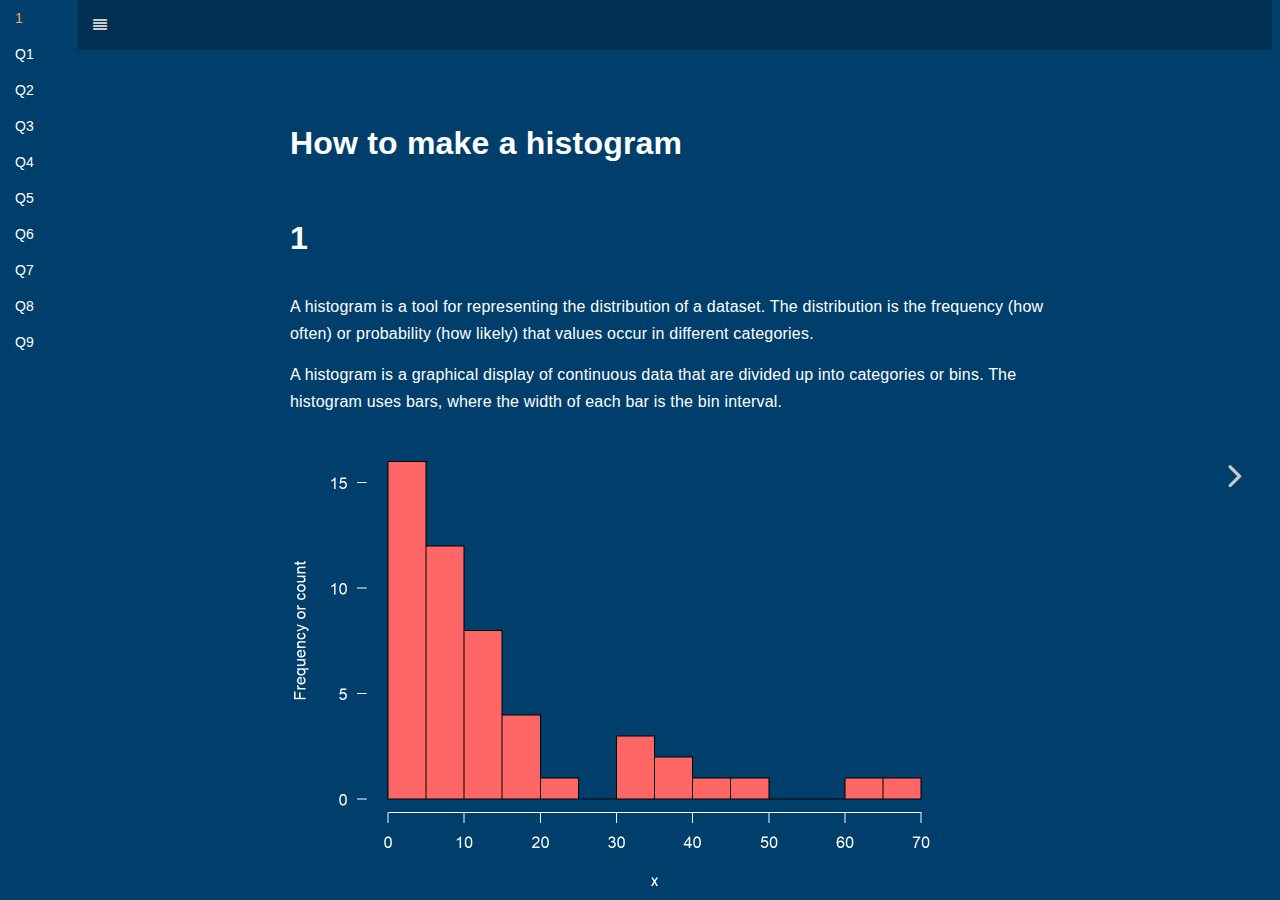
==== commit d4989cf3: "Add files via upload" ====
--- a/index.html
+++ b/index.html
@@ -6,7 +6,7 @@
   <meta http-equiv="X-UA-Compatible" content="IE=edge" />
   <title>How to make a histogram</title>
   <meta name="description" content="How to make a histogram" />
-  <meta name="generator" content="bookdown 0.20 and GitBook 2.6.7" />
+  <meta name="generator" content="bookdown 0.21 and GitBook 2.6.7" />
 
   <meta property="og:title" content="How to make a histogram" />
   <meta property="og:type" content="book" />
@@ -50,6 +50,8 @@
 
 
 <script src="libs/accessible-code-block-0.0.1/empty-anchor.js"></script>
+<link href="libs/anchor-sections-1.0/anchor-sections.css" rel="stylesheet" />
+<script src="libs/anchor-sections-1.0/anchor-sections.js"></script>
 <script src="libs/kePrint-0.0.1/kePrint.js"></script>
 
 
@@ -117,8 +119,8 @@
 </div>
 <div id="section" class="section level1 unnumbered">
 <h1>1</h1>
-<p>A histogram is a tool for representing the distribution of a set of data. The distribution of a set of data is the manner in which values in the set occur. This usually refers to the frequency (how often) or probability (how likely) values occur in different categories.</p>
-<p>A histogram is a graphical display of continuous data that are divided up into categories or classes or bins. The histogram uses bars, where the width of each bar covers the class or bin interval.</p>
+<p>A histogram is a tool for representing the distribution of a dataset. The distribution is the frequency (how often) or probability (how likely) that values occur in different categories.</p>
+<p>A histogram is a graphical display of continuous data that are divided up into categories or bins. The histogram uses bars, where the width of each bar is the bin interval.</p>
 <p><img src="_main_files/figure-html/q0-1.png" width="672" /></p>
 <!------------------------------------------------------------------>
 <!-----                      new question                   -------->
--- a/libs/gitbook-2.6.7/css/style.css
+++ b/libs/gitbook-2.6.7/css/style.css
@@ -741,7 +741,7 @@
 	 z-index:100;
 	 display:none;
 	 float:left;
-	 min-width:50px; /* this was 160px */
+	 min-width:70px; /* this was 160px */
 	 padding:0;
 	 margin:2px 0 0;
 	 list-style:none;
@@ -827,10 +827,10 @@
  .book .book-summary{
 	 position:absolute;
 	 top:0;
-	 left:-50px; /* this was -300 px */
+	 left:-70px; /* this was -300 px */
 	 bottom:0;
 	 z-index:1;
-	 width:50px; /* this was 300 px */
+	 width:70px; /* this was 300 px */
 	 color:#fff; /* #364149 */
 	 background:#003e6bff; /* was #fafafa - makes the menu the same colour as the page background - change to #003e6bff */
 	 border-right:1px solid rgba(0,0,0,.07);
@@ -865,7 +865,7 @@
  .book .book-summary ul.summary li a:hover,
  .book .book-summary ul.summary li
  .active>a{color:#f9ab48ff;background:0 0;text-decoration:none} /* was #008cff - this change made the hover state yellow */
- .book .book-summary ul.summary li ul{padding-left:20px}@media (max-width:600px){.book .book-summary{width:50px;bottom:0;left:-100%}} /* a change from 60 px to 260 px here, helped on mobile  .... calc(100% - 260px)  */
+ .book .book-summary ul.summary li ul{padding-left:20px}@media (max-width:600px){.book .book-summary{width:70px;bottom:0;left:-100%}} /* a change from 60 px to 260 px here, helped on mobile  .... calc(100% - 260px)  */
  .book.with-summary 
  .book-summary{left:0}
  .book.without-animation 
@@ -933,7 +933,7 @@
 	 }
 	 @media (min-width:600px){
 		 .book.with-summary .book-body{
-			 left:50px  /* this was 300px - made a good change for white part of the menu on desktop, but not mobile */
+			 left:70px  /* this was 300px - made a good change for white part of the menu on desktop, but not mobile */
 			 }
 	 }
 	 @media (max-width:600px){
@@ -941,7 +941,7 @@
 			 overflow:hidden /* hidden */
 			 }
 		 .book.with-summary .book-body{
-			 left:50px
+			 left:70px
 			 }
 	 }
  .book.without-animation .book-body{
--- a/libs/gitbook-2.6.7/css/plugin-bookdown.css
+++ b/libs/gitbook-2.6.7/css/plugin-bookdown.css
@@ -14,7 +14,7 @@
 }
 @media (min-width: 600px) {
   .book.with-summary .book-header.fixed {
-    left: 50px; /*300px*/
+    left: 70px; /*300px*/
   }
 }
 @media (max-width: 1240px) {
@@ -23,7 +23,7 @@
   }
   .book.with-summary .book-body {
     transform: none;
-    left: 50px; /* calc(100% - 60px) */
+    left: 70px; /* calc(100% - 60px) */
     min-width: 300px;
   } /* I added this */
   .book .book-body.fixed .body-inner {
@@ -32,12 +32,12 @@
 }
 @media (max-width: 600px) {
   .book.with-summary .book-header.fixed {
-    left: 50px; /* calc(100% - 60px) */
+    left: 70px; /* calc(100% - 60px) */
     min-width: 300px;
   }
   .book.with-summary .book-body {
     transform: none;
-    left: 50px; /* calc(100% - 60px) */
+    left: 70px; /* calc(100% - 60px) */
     min-width: 300px;
   }
   .book .book-body.fixed {
